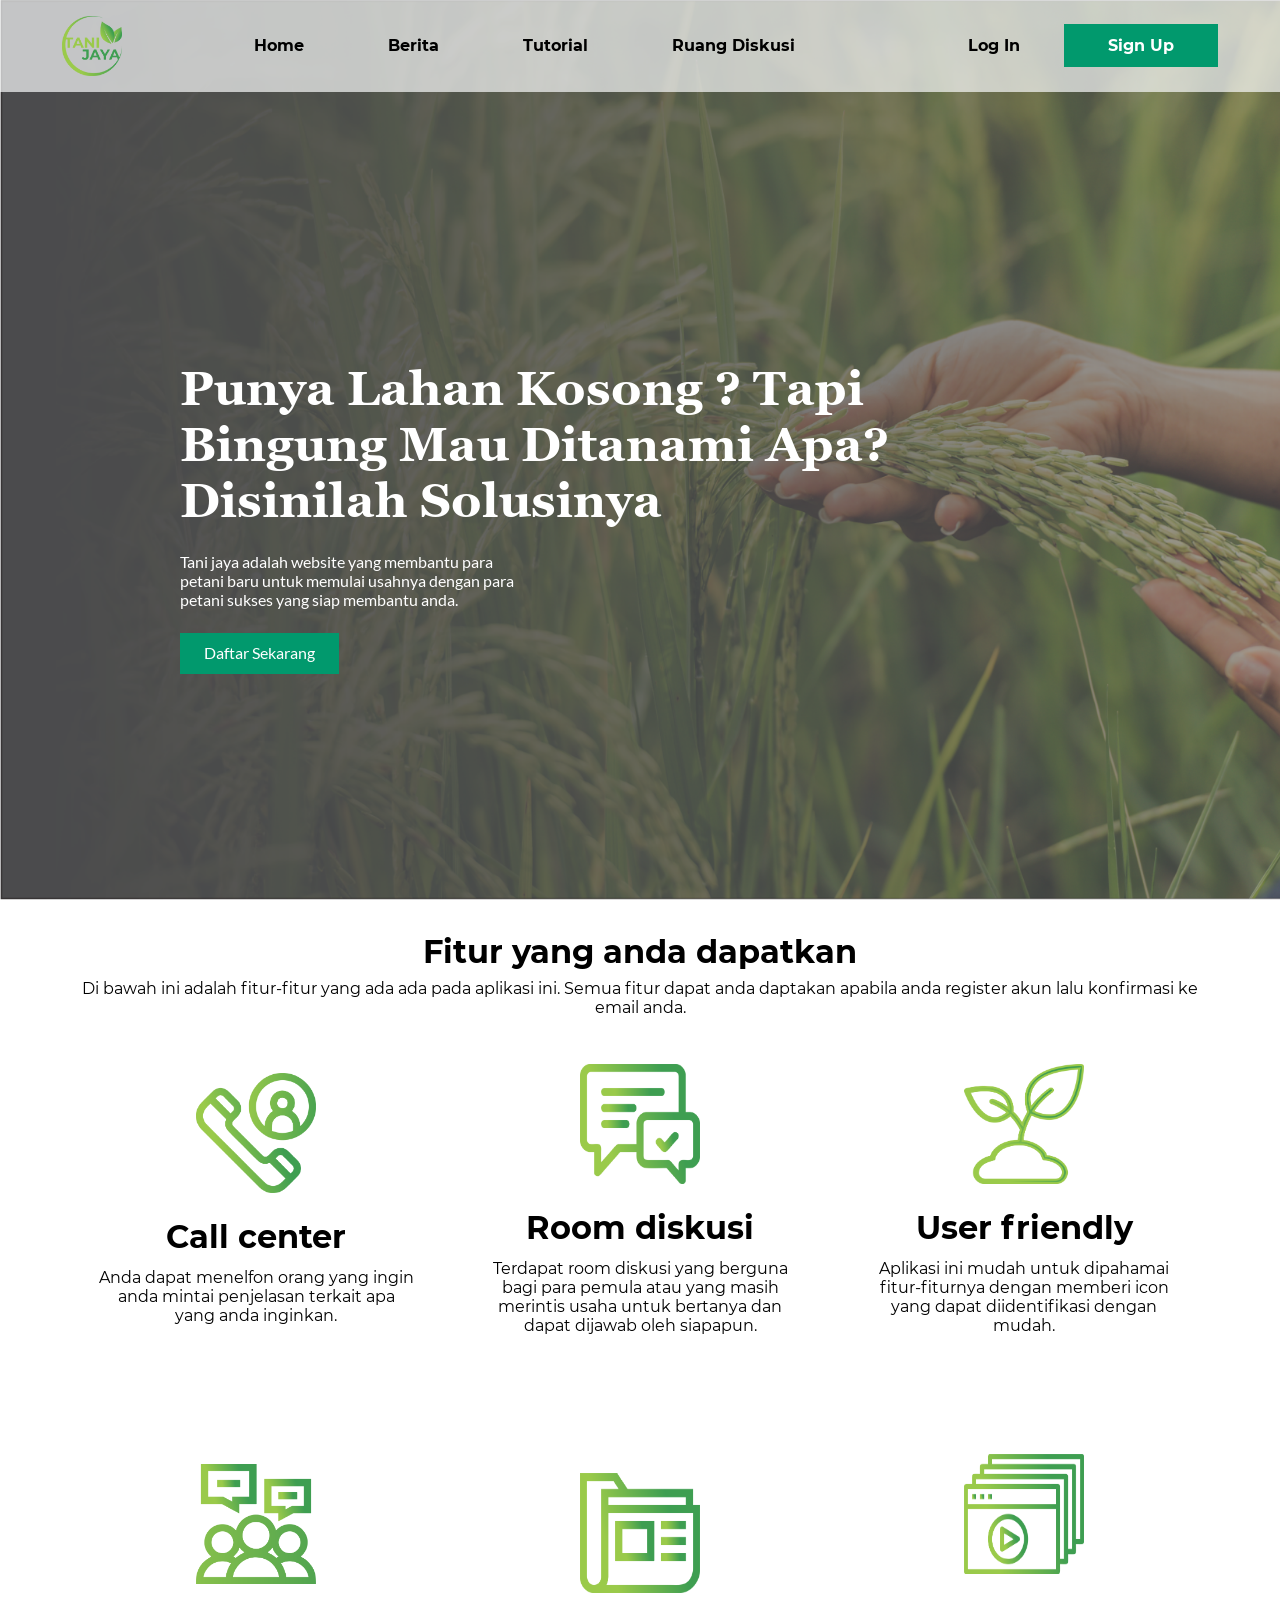
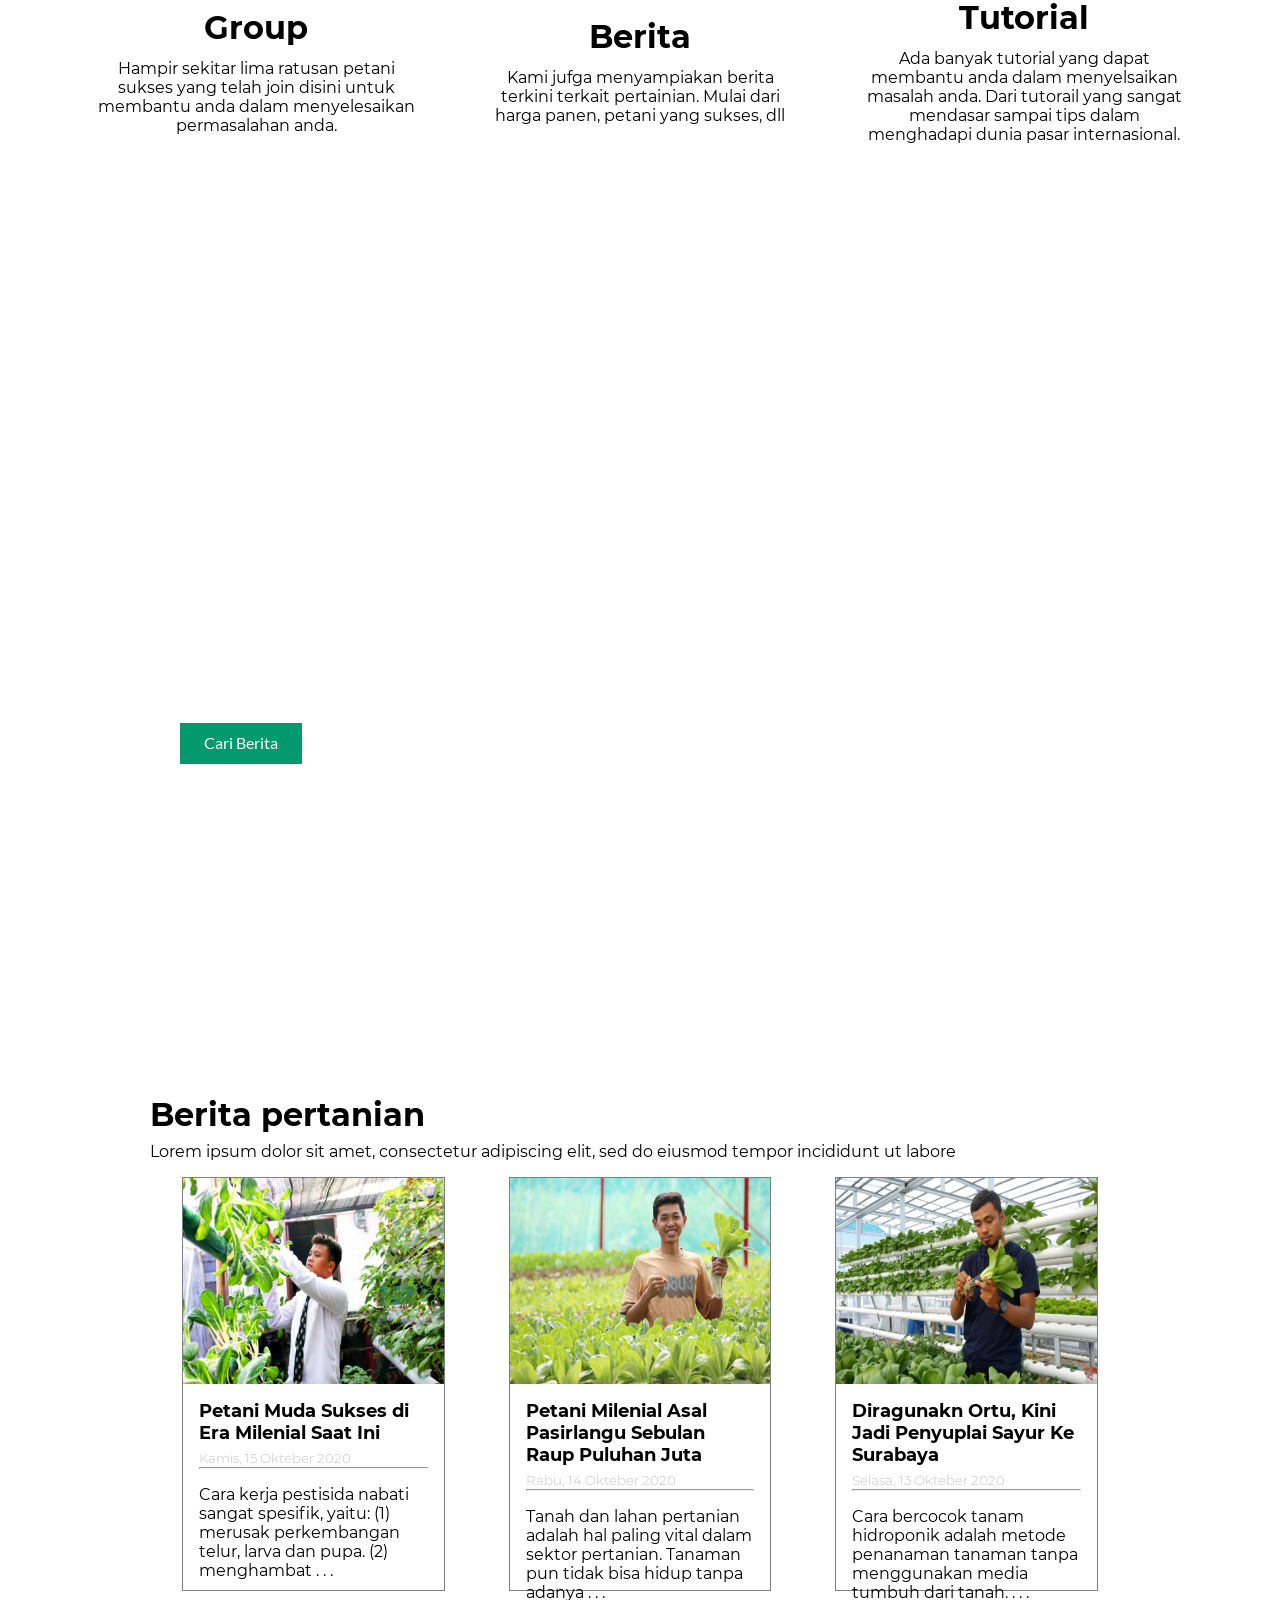
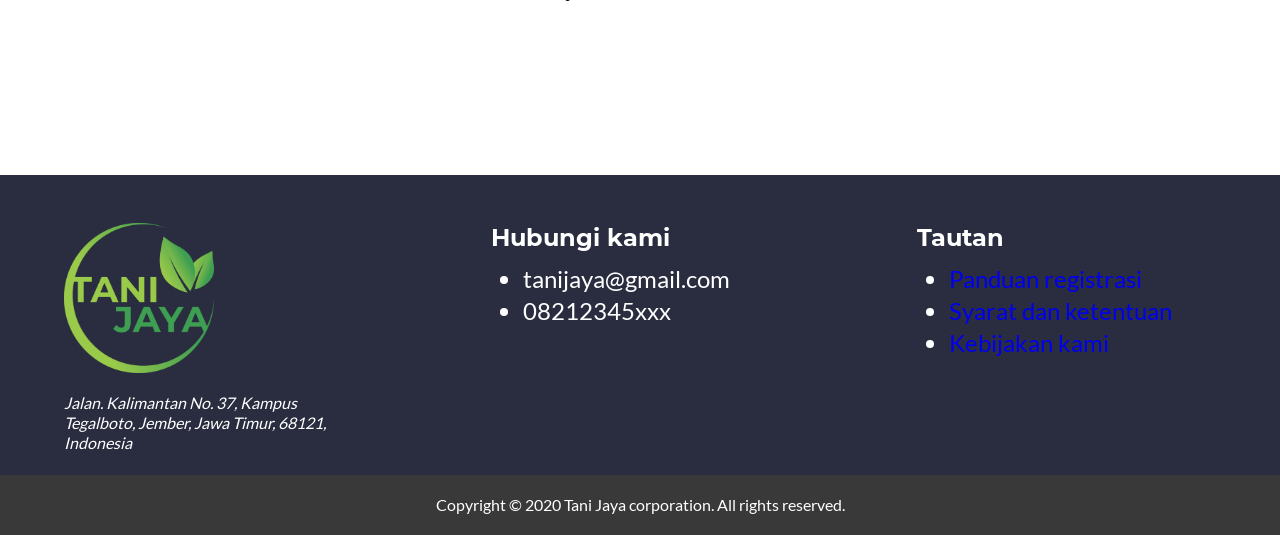
==== index.html @ a851635e "responsif berita" ====
<!DOCTYPE html>
<html lang="en">

<head>
  <meta charset="UTF-8">
  <meta name="viewport" content="width=device-width, initial-scale=1.0">
  <title>Document</title>
  <link rel="stylesheet" href="css/home.css">
  <link rel="stylesheet" href="css/global.css">
</head>

<body>
  <nav>
    <div class="container">
      <div class="logo">
        <a href="index.html">
          <img src="images/LOGO.png" alt="">
        </a>
      </div>
      <div class="fitur">
        <ul>
          <li><a href="index.html">Home</a></li>
          <li><a href="berita.html">Berita</a></li>
          <li><a href="tutorial.html">Tutorial</a></li>
          <li><a href="ruangDiskusi.html">Ruang Diskusi</a></li>
        </ul>
      </div>
      <div class="login">
        <ul>
          <li class="buton"><a href="login.html">Log In</a></li>
          <li class="button"><a href="register.html">Sign Up</a></li>
        </ul>
      </div>
    </div>
  </nav>

  <div class="jumbotron">
    <div class="content">
      <h1>Punya Lahan Kosong ? Tapi Bingung Mau Ditanami Apa? Disinilah Solusinya</h1>
      <p>Tani jaya adalah website yang membantu para petani baru untuk memulai usahnya dengan
        para petani sukses yang siap membantu anda.</p>
      <br>
      <span class="button"><a href="register.html">Daftar Sekarang</a></span>
    </div>
  </div>

  <div class="fitur-content">
    <div class="fitur-judul flex">
      <h2>Fitur yang anda dapatkan</h2>
      <p>Di bawah ini adalah fitur-fitur yang ada ada pada aplikasi ini. Semua fitur dapat anda daptakan apabila anda
        register akun lalu konfirmasi ke email anda.</p>
    </div>
    <div class="fitur-isi">
      <div class="fiturs flex">
        <div class="card">
          <img src="images/home/call center.png" alt="">
          <h4>Call center</h4>
          <p>Anda dapat menelfon orang yang ingin anda mintai penjelasan terkait apa yang anda inginkan.</p>
        </div>
        <div class="card">
          <img src="images/home/diskusi.png" alt="">
          <h4>Room diskusi</h4>
          <p>Terdapat room diskusi yang berguna bagi para pemula atau yang masih merintis usaha untuk bertanya dan dapat
            dijawab oleh siapapun.</p>
        </div>
        <div class="card">
          <img src="images/home/user frienly.png" alt="">
          <h4>User friendly</h4>
          <p>Aplikasi ini mudah untuk dipahamai fitur-fiturnya dengan memberi icon yang dapat diidentifikasi dengan
            mudah.</p>
        </div>
      </div>
      <div class="fiturs flex">
        <div class="card">
          <img src="images/home/group.png" alt="">
          <h4>Group</h4>
          <p>Hampir sekitar lima ratusan petani sukses yang telah join disini untuk membantu anda dalam menyelesaikan
            permasalahan anda.</p>
        </div>
        <div class="card">
          <img src="images/home/berita.png" alt="">
          <h4>Berita</h4>
          <p>Kami jufga menyampiakan berita terkini terkait pertainian. Mulai dari harga panen, petani yang sukses, dll
          </p>
        </div>
        <div class="card">
          <img src="images/home/tutoraial.png" alt="">
          <h4>Tutorial</h4>
          <p>Ada banyak tutorial yang dapat membantu anda dalam menyelsaikan masalah anda. Dari tutorail yang sangat
            mendasar sampai tips dalam menghadapi dunia pasar internasional.</p>
        </div>
      </div>
    </div>
  </div>

  <div class="jumbotron2 flex">
    <div class="content">
      <h1>Dapatakan Informasi Terbaru Disini ...!</h1>
      <p>Banyak sekali informasi yang sangat informaif dan bermanfaat untuk anda</p>
      <br>
      <span class="button"><a href="berita.html">Cari Berita</a></span>
    </div>
  </div>

  <div class="berita">
    <div class="container">

      <div class="judul-berita flex">
        <h2>Berita pertanian</h2>
        <p>Lorem ipsum dolor sit amet, consectetur adipiscing elit, sed do eiusmod tempor incididunt ut labore</p>
      </div>

      <div class="card-berita">
        <div class="card">
          <div class="thumbil">
            <img src="./images/berita/sayur1.jpg" alt="">
          </div>
          <div class="text">
            <h1>Petani Muda Sukses di Era Milenial Saat Ini</h1>
            <small>Kamis, 15 Okteber 2020</small>
            <hr>
            <p>Cara kerja pestisida nabati sangat spesifik, yaitu: (1) merusak perkembangan telur, larva dan pupa. (2)
              menghambat . . .</p>
          </div>
        </div>

        <div class="card">
          <div class="thumbil">
            <img src="./images/berita/sayur2.jpg" alt="">
          </div>
          <div class="text">
            <h1>Petani Milenial Asal Pasirlangu Sebulan Raup Puluhan Juta</h1>
            <small>Rabu, 14 Okteber 2020</small>
            <hr>
            <p>Tanah dan lahan pertanian adalah hal paling vital dalam sektor pertanian. Tanaman pun tidak bisa hidup
              tanpa adanya . . .</p>
          </div>
        </div>

        <div class="card">
          <div class="thumbil">
            <img src="./images/berita/sayur3.jpg" alt="">
          </div>
          <div class="text">
            <h1>Diragunakn Ortu, Kini Jadi Penyuplai Sayur Ke Surabaya</h1>
            <small>Selasa, 13 Okteber 2020</small>
            <hr>
            <p>Cara bercocok tanam hidroponik adalah metode penanaman tanaman tanpa menggunakan media tumbuh dari tanah.
              . . .</p>
          </div>
        </div>
      </div>
    </div>
  </div>

  <div class="footer1 flex">
    <div class="content">
      <img src="images/LOGO.png" alt="">
      <div class="tulisan">
        <i>Jalan. Kalimantan No. 37, Kampus Tegalboto, Jember, Jawa Timur, 68121, Indonesia</i>
      </div>
    </div>
    <div class="content">
      <h2>Hubungi kami</h2>
      <ul>
        <li>tanijaya@gmail.com</li>
        <li>08212345xxx</li>
      </ul>
    </div>
    <div class="content">
      <h2>Tautan</h2>
      <ul>
        <li><a href="#">Panduan registrasi</a></li>
        <li><a href="#">Syarat dan ketentuan</a></li>
        <li><a href="#">Kebijakan kami</a></li>
      </ul>
    </div>
  </div>

  <div class="footer2 flex">
    <small>Copyright © 2020 Tani Jaya corporation. All rights reserved.</small>
  </div>
</body>

</html>
---- css/home.css ----
.jumbotron {
  height: 100vh;
  background: url("../images/home/headerHome.png");
  background-size: cover;
  padding: 40vh 30vmax 0 20vmin;
  color: #fff;
}

.jumbotron h1,
.jumbotron2 h1 {
  font-family: "Georgia-Bold";
  font-size: 3rem;
}

.jumbotron p,
.jumbotron2 p {
  width: 50%;
  font-family: "Lato-Regular";
  margin: 1.5rem 0 1rem 0;
}

.jumbotron .button,
.jumbotron2 .button {
  padding: 12px 24px;
  background: var(--hijau-tua);
  color: #fff;
}

.jumbotron .button a,
.jumbotron2 .button a {
  color: #fff;
  font-family: "Lato-Regular";
}


/* FITUR FITUR */
.fitur-content {
  height: 1000px;
  padding: 2rem 4rem;
  display: flex;
  flex-direction: column;
}

.fitur-judul {
  flex-direction: column;
  margin: 0 auto;
  justify-content: center;
}

.fitur-judul h2 {
  font-family: "Montserrat-Bold";
  font-size: 2rem;
  margin-bottom: .5rem;
  text-align: center;
}

.fitur-judul p {
  font-family: "Montserrat-Regular";
  font-size: 1rem;
  text-align: center;
}

.fitur-isi {
  display: flex;
  flex-direction: column;
}

.fiturs {
  flex-direction: row;
  justify-content: space-around;
  margin-bottom: 3rem;
}

.fitur-content .card {
  width: 30vw;
  height: 320px;
  margin: 1rem 2rem;
  display: flex;
  flex-direction: column;
  justify-content: center;
  text-align: center;
}

.fitur-content h4 {
  font-family: "Montserrat-Bold";
  font-size: 2rem;
  margin: 0.75rem 0;
}

.fitur-content p {
  font-family: "Montserrat-Regular";
  font-size: 1rem;
}

.fitur-content img {
  height: 120px;
  width: 120px;
  margin: 0.75rem auto;
}


/* JUNBOTRN 2 */
.jumbotron2 {
  height: 75vmin;
  background: url("../images/home/466658-PFX5MG-6.jpg");
  background-size: cover;
  background-position: center;
  padding: 25vh 20vmin;
  color: #fff;
}


/* BERITA */
.berita {
  /* height: 85vmax; */
  padding: 120px 150px;
}

.berita .judul-berita {
  width: 920px;
  justify-content: center;
  flex-direction: column;
}

.berita .judul-berita h2 {
  font-family: "Montserrat-Bold";
  font-size: 2rem;
  margin-bottom: .5rem;
}

.berita .judul-berita p {
  font-family: "Montserrat-Regular";
  font-size: 1rem;
}

.berita .card-berita {
  display: flex;
  flex-direction: row;
  justify-content: space-between;
}

.berita .card-berita {
  flex-direction: row;
  justify-content: space-between;
  margin-bottom: 3rem;
}

.berita .thumbil {
  top: 0;
  height: 50%;
  background: chartreuse;
}

.card-berita .card {
  width: 30vw;
  margin: 1rem 2rem;
  border: 1px solid rgba(0, 0, 0, 0.5);
}

.card-berita .card img {
  width: 100%;
  height: 100%;
}

.card-berita .card .text {
  padding: 1rem;
}

.card-berita .card .text hr {
  margin-bottom: 1rem;
}

.card-berita .card h1 {
  margin-bottom: 0.3rem;
  font-size: 18px;
  font-family: "Montserrat-Bold";
}

.card-berita .card small {
  color: #C4C4C4;
  font-family: "Montserrat-Light";
}

.card-berita .card p {
  font-size: 1rem;
  font-family: "Montserrat-Regular";
}

@media screen and (max-width: 1024px) {}

@media screen and (max-width: 480px) {
  .jumbotron {
    padding: 30vh 10px;
    margin: auto;
  }

  .jumbotron h1 {
    font-size: 1.5rem;
  }

  /* fitur */
  .fitur-content {
    padding: 10px 0 0 0;
    height: auto;
  }

  .fitur-judul {
    width: 100%;
    margin-bottom: 3rem;
    padding: 0 10px;
  }

  .fitur-judul h2 {
    font-size: 1.5rem;
  }

  .fiturs {
    flex-direction: column;
  }

  .fitur-content .card {
    width: 100%;
    margin: 0;
    /* height: max-content; */
  }

  /* jumbotron 2 */
  .jumbotron2 {
    padding: 10vh 10px;
    margin: auto;
  }

  .jumbotron2 h1 {
    font-size: 1.5rem;
  }

  /* berita */
  .berita {
    padding: 0;
  }

  .berita .judul-berita {
    width: 100%;
    padding: 5px;
    margin: 10px 0;
  }

  .berita .card-berita {
    flex-direction: column;
  }

  .card-berita .card {
    width: 90vw;
    margin: 10px auto;
  }
}
---- css/global.css ----
* {
  padding: 0;
  margin: 0;
  text-decoration: none;
  box-sizing: border-box;
}

:root {
  --hijau-tua: #01996D;
  --hijau-muda: #A0EA26;
}

.flex {
  display: flex;
}


/* NAVBAR */
nav {
  width: 100%;
  background: rgba(248, 249, 250, .7);
  position: fixed;
}

nav .container {
  display: flex;
  justify-content: space-around;
  width: 100%;
  padding: 1rem;
}

.logo {
  height: 60px;
  width: 60px;
}

.logo img {
  height: 100%;
  width: 100%;
}

.fitur ul,
.login ul {
  margin: 0 auto;
  padding: 0;
}

.fitur ul li,
.login ul li {
  list-style: none;
  display: inline-block;
  padding: 20px;
  transition: .5s;
}

.fitur ul li a:hover {
  background: var(--hijau-tua);
  color: #fff;
}

.fitur ul li a,
.login ul li a {
  text-decoration: none;
  color: black;
  padding: 20px;
  font-family: "Montserrat-Bold";
  transition: 0.2s;
}

.login ul li a:hover {
  border-bottom: 3px solid var(--hijau-tua);
}

.login .button {
  padding: 12px 24px;
  background: var(--hijau-tua);
  color: #fff;
}

.login .button a {
  color: #fff;
}

/* FOOTER */
.footer1 {
  height: 300px;
  background: #292D3F;
}

.footer1 .content {
  width: 33.33vmax;
  padding: 3rem 4rem;
  color: #fff;
}

.footer1 .content:nth-child(1) img {
  height: 150px;
  width: 150px;
  margin-bottom: 1rem;
}

.footer1 .content:nth-child(1) i {
  font-family: "Lato-Regular";
}

.footer1 .content:nth-child(2) h2,
.footer1 .content:nth-child(3) h2 {
  font-family: "Montserrat-Bold";
}

.footer1 .content:nth-child(2) ul,
.footer1 .content:nth-child(3) ul {
  font-family: "Lato-Regular";
  padding: 0.7rem 2rem;
  font-size: 1.5rem;
  line-height: 2rem;
}

.footer2 {
  height: 60px;
  background: #393939;
}

.footer2 small {
  margin: auto;
  color: #fff;
  font-size: 1rem;
  font-family: "Lato-Regular";
}

/* FONT */

@font-face {
  font-family: Montserrat-Bold;
  src: url('../font/montserrat/Montserrat-Bold.ttf');
}

@font-face {
  font-family: Montserrat-Regular;
  src: url('../font/montserrat/Montserrat-Regular.ttf');
}

@font-face {
  font-family: Montserrat-Light;
  src: url('../font/montserrat/Montserrat-Light.ttf');
}

@font-face {
  font-family: Georgia-Bold;
  src: url('../font/georgia/georgiab.woff');
}

@font-face {
  font-family: Lato-Regular;
  src: url('../font/Lato/Lato-Regular.ttf');
}
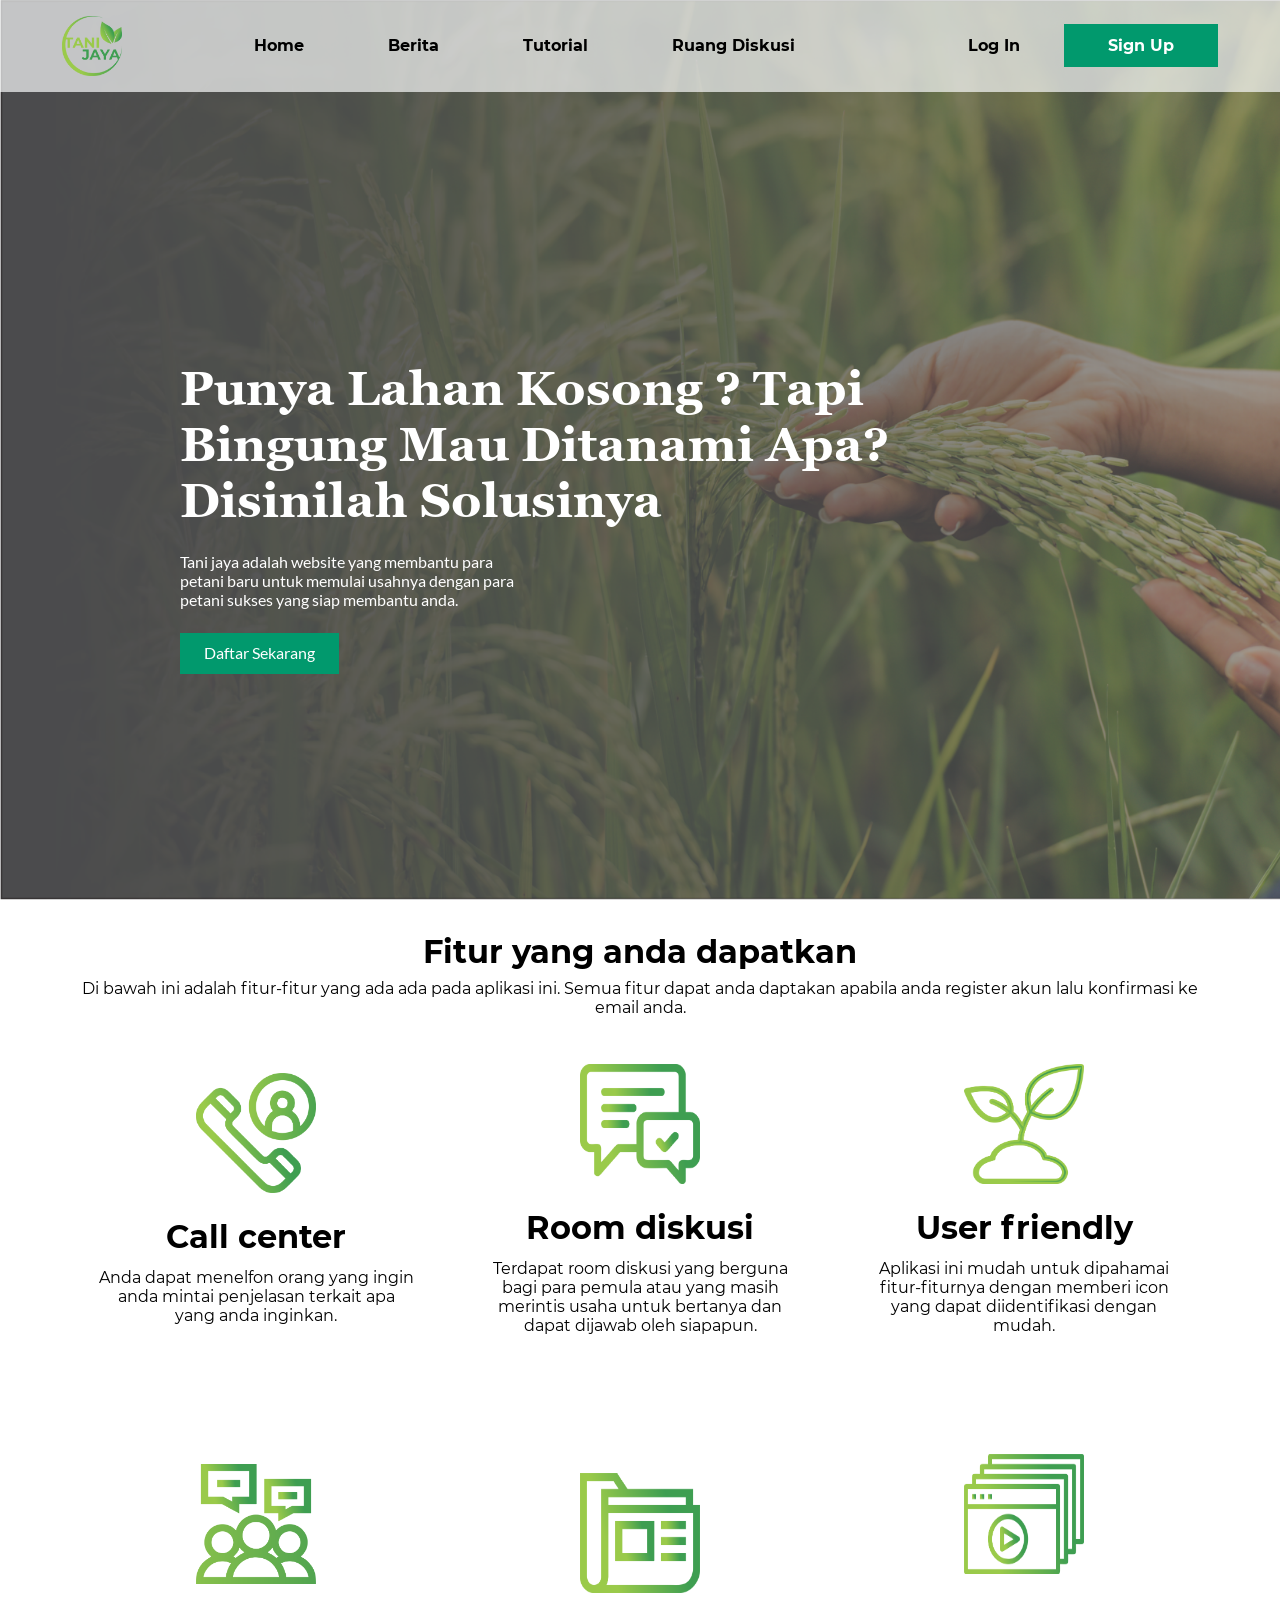
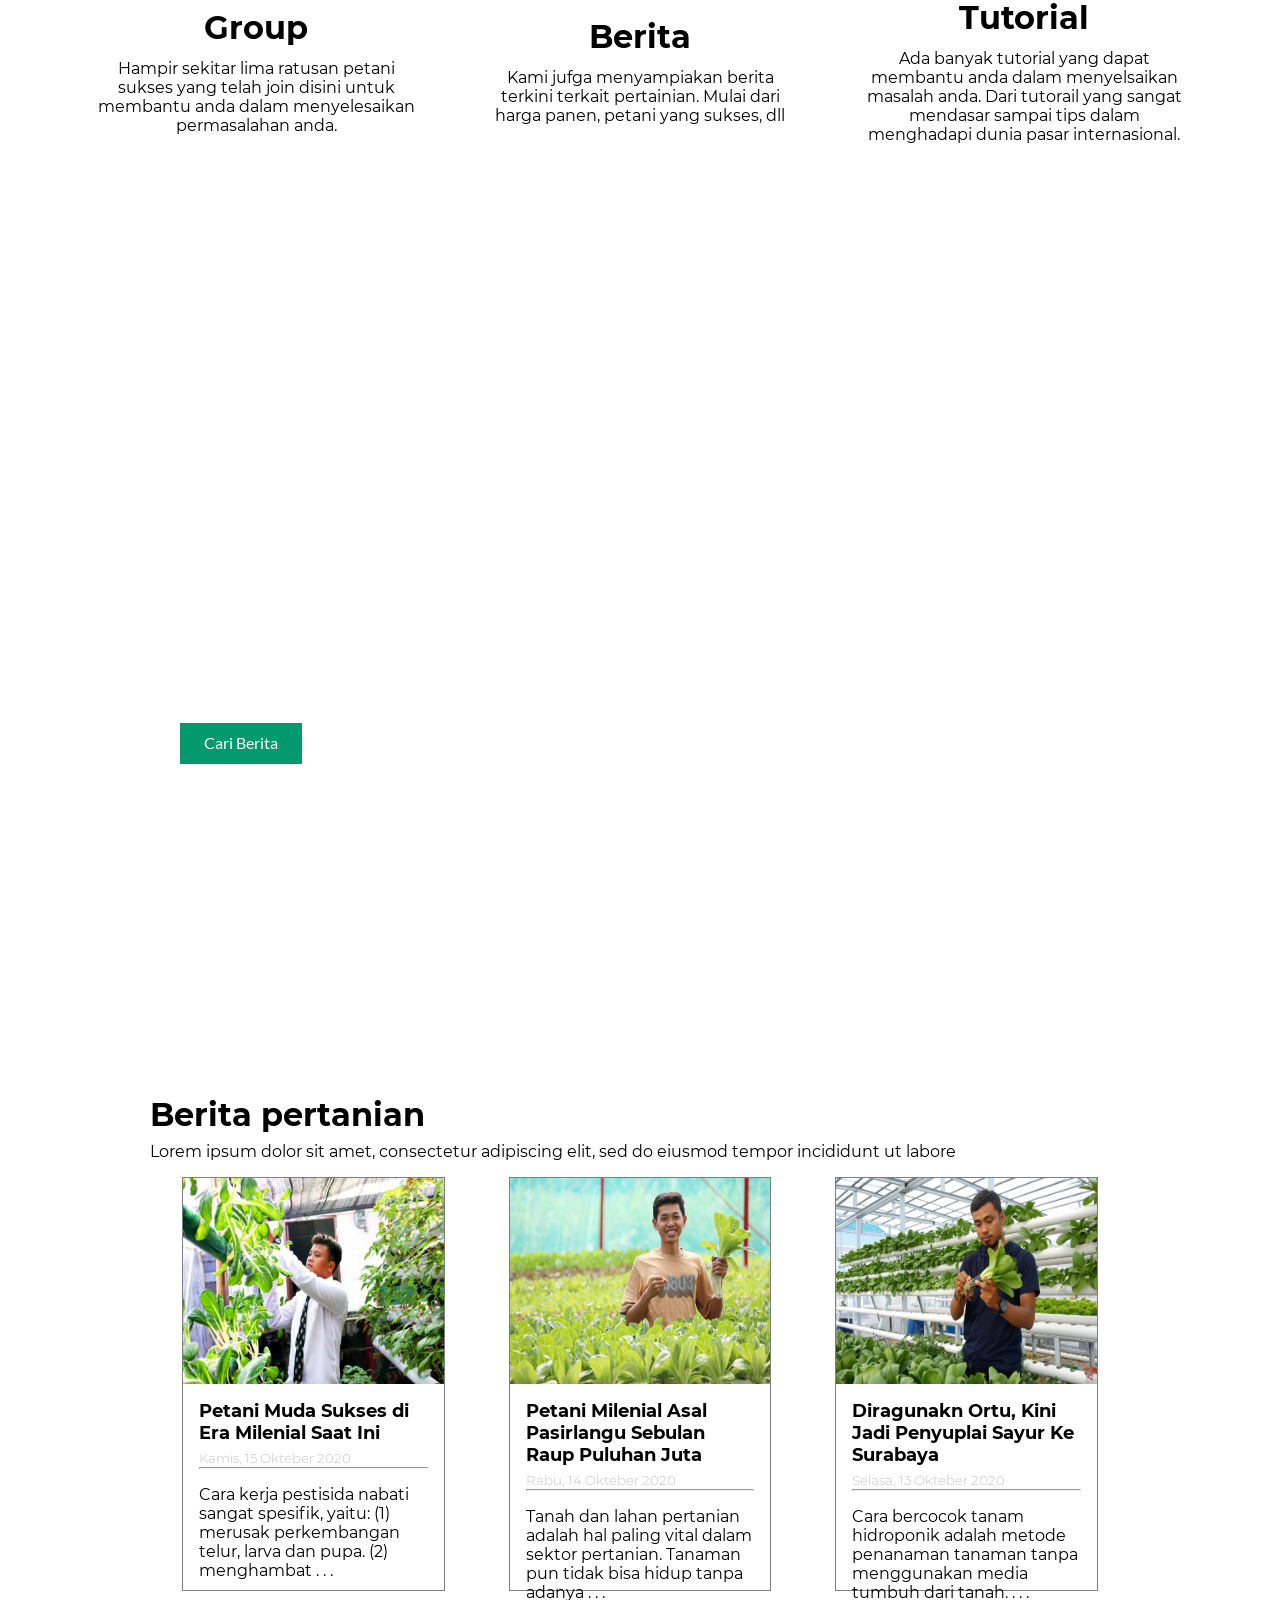
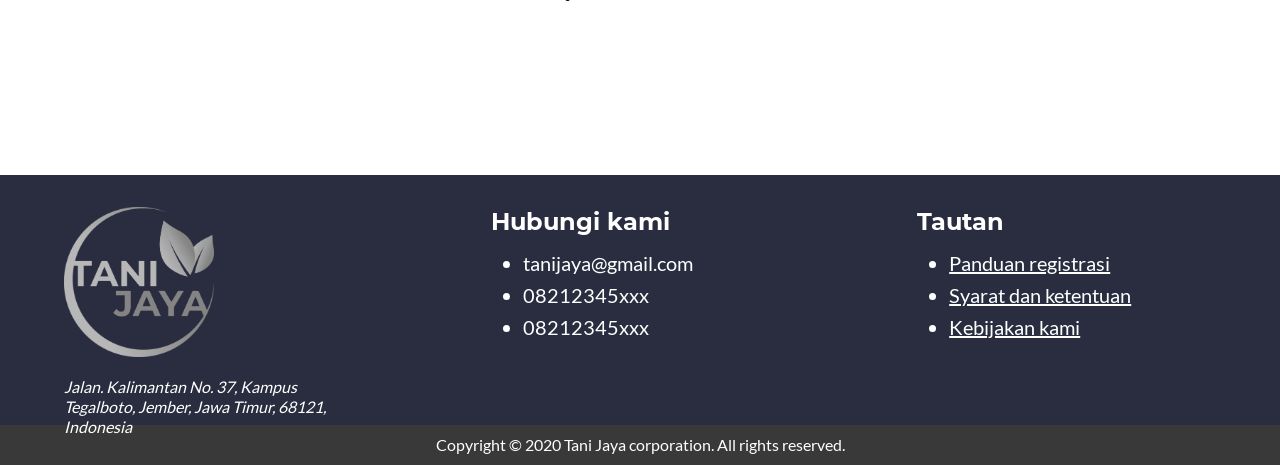
==== commit 74b15788: "finising" ====
--- a/index.html
+++ b/index.html
@@ -4,9 +4,10 @@
 <head>
   <meta charset="UTF-8">
   <meta name="viewport" content="width=device-width, initial-scale=1.0">
-  <title>Document</title>
+  <title>Home</title>
   <link rel="stylesheet" href="css/home.css">
   <link rel="stylesheet" href="css/global.css">
+  <link rel="icon" href="images/LOGO.png" type="image/png">
 </head>
 
 <body>
@@ -160,20 +161,23 @@
         <i>Jalan. Kalimantan No. 37, Kampus Tegalboto, Jember, Jawa Timur, 68121, Indonesia</i>
       </div>
     </div>
-    <div class="content">
-      <h2>Hubungi kami</h2>
-      <ul>
-        <li>tanijaya@gmail.com</li>
-        <li>08212345xxx</li>
-      </ul>
-    </div>
-    <div class="content">
-      <h2>Tautan</h2>
-      <ul>
-        <li><a href="#">Panduan registrasi</a></li>
-        <li><a href="#">Syarat dan ketentuan</a></li>
-        <li><a href="#">Kebijakan kami</a></li>
-      </ul>
+    <div class="contennnn flex">
+      <div class="content ">
+        <h2>Hubungi kami</h2>
+        <ul>
+          <li>tanijaya@gmail.com</li>
+          <li>08212345xxx</li>
+          <li>08212345xxx</li>
+        </ul>
+      </div>
+      <div class="content">
+        <h2>Tautan</h2>
+        <ul>
+          <li><a href="#">Panduan registrasi</a></li>
+          <li><a href="#">Syarat dan ketentuan</a></li>
+          <li><a href="#">Kebijakan kami</a></li>
+        </ul>
+      </div>
     </div>
   </div>
 
--- a/css/home.css
+++ b/css/home.css
@@ -148,7 +148,6 @@
 .berita .thumbil {
   top: 0;
   height: 50%;
-  background: chartreuse;
 }
 
 .card-berita .card {
@@ -186,7 +185,39 @@
   font-family: "Montserrat-Regular";
 }
 
-@media screen and (max-width: 1024px) {}
+@media screen and (max-width: 1024px) {
+
+  /* jumbotron */
+  .jumbotron {
+    padding: 30vh 30vmax 0 20vmin;
+  }
+
+  /* berita */
+  .berita {
+    padding: 0;
+  }
+
+  .berita .judul-berita {
+    width: 100%;
+    padding: 20px;
+  }
+
+  .berita .judul-berita p {
+    font-family: "Montserrat-Regular";
+    font-size: 1rem;
+  }
+
+  .card-berita .card {
+    width: 30vw;
+    margin: 1rem;
+    border: 1px solid rgba(0, 0, 0, 0.5);
+  }
+
+  .card-berita .card p {
+    font-size: .8rem;
+    font-family: "Montserrat-Regular";
+  }
+}
 
 @media screen and (max-width: 480px) {
   .jumbotron {
--- a/css/global.css
+++ b/css/global.css
@@ -20,6 +20,7 @@
   width: 100%;
   background: rgba(248, 249, 250, .7);
   position: fixed;
+  z-index: 9999;
 }
 
 nav .container {
@@ -83,13 +84,13 @@
 
 /* FOOTER */
 .footer1 {
-  height: 300px;
+  height: 250px;
   background: #292D3F;
 }
 
 .footer1 .content {
   width: 33.33vmax;
-  padding: 3rem 4rem;
+  padding: 2rem 4rem;
   color: #fff;
 }
 
@@ -97,27 +98,38 @@
   height: 150px;
   width: 150px;
   margin-bottom: 1rem;
+  filter: grayscale(1);
+  -webkit-filter: grayscale(1);
+}
+
+.footer1 .content:nth-child(1) img:hover {
+  filter: grayscale(0);
+  -webkit-filter: grayscale(0);
 }
 
 .footer1 .content:nth-child(1) i {
   font-family: "Lato-Regular";
 }
 
-.footer1 .content:nth-child(2) h2,
-.footer1 .content:nth-child(3) h2 {
+
+.contennnn h2 {
   font-family: "Montserrat-Bold";
 }
 
-.footer1 .content:nth-child(2) ul,
-.footer1 .content:nth-child(3) ul {
+.contennnn ul {
   font-family: "Lato-Regular";
   padding: 0.7rem 2rem;
-  font-size: 1.5rem;
+  font-size: 1.25rem;
   line-height: 2rem;
 }
 
+.contennnn .content:nth-child(2) ul a {
+  text-decoration: underline;
+  color: white;
+}
+
 .footer2 {
-  height: 60px;
+  height: 40px;
   background: #393939;
 }
 
@@ -127,6 +139,63 @@
   font-size: 1rem;
   font-family: "Lato-Regular";
 }
+
+@media screen and (max-width: 1024px) {
+
+  /* nav */
+  .fitur ul li,
+  .login ul li {
+    padding: 20px 8px;
+  }
+
+  .fitur ul li a {
+    padding: 15px;
+  }
+
+  .footer1 .content {
+    width: 33.33vmax;
+    padding: 2rem 0 1rem 2rem;
+    color: #fff;
+  }
+
+  .contennnn ul {
+    font-size: 1.25rem;
+    padding: 1rem;
+    line-height: 2rem;
+  }
+}
+
+@media screen and (max-width: 480px) {
+  .footer1 {
+    height: auto;
+    flex-direction: column;
+  }
+
+  .footer1 .content {
+    padding: 0;
+    padding: 1rem 1rem;
+    width: 100%;
+  }
+
+  .footer1 .content:nth-child(1) {
+    display: flex;
+  }
+
+  .footer1 .content:nth-child(1) .tulisan {
+    padding: 2rem 1rem;
+  }
+
+  .contennnn ul {
+    font-size: 1rem;
+    padding: 1rem;
+    line-height: 1rem;
+  }
+
+  .contennnn .content:nth-child(1) {
+    flex-direction: column;
+  }
+}
+
 
 /* FONT */
 
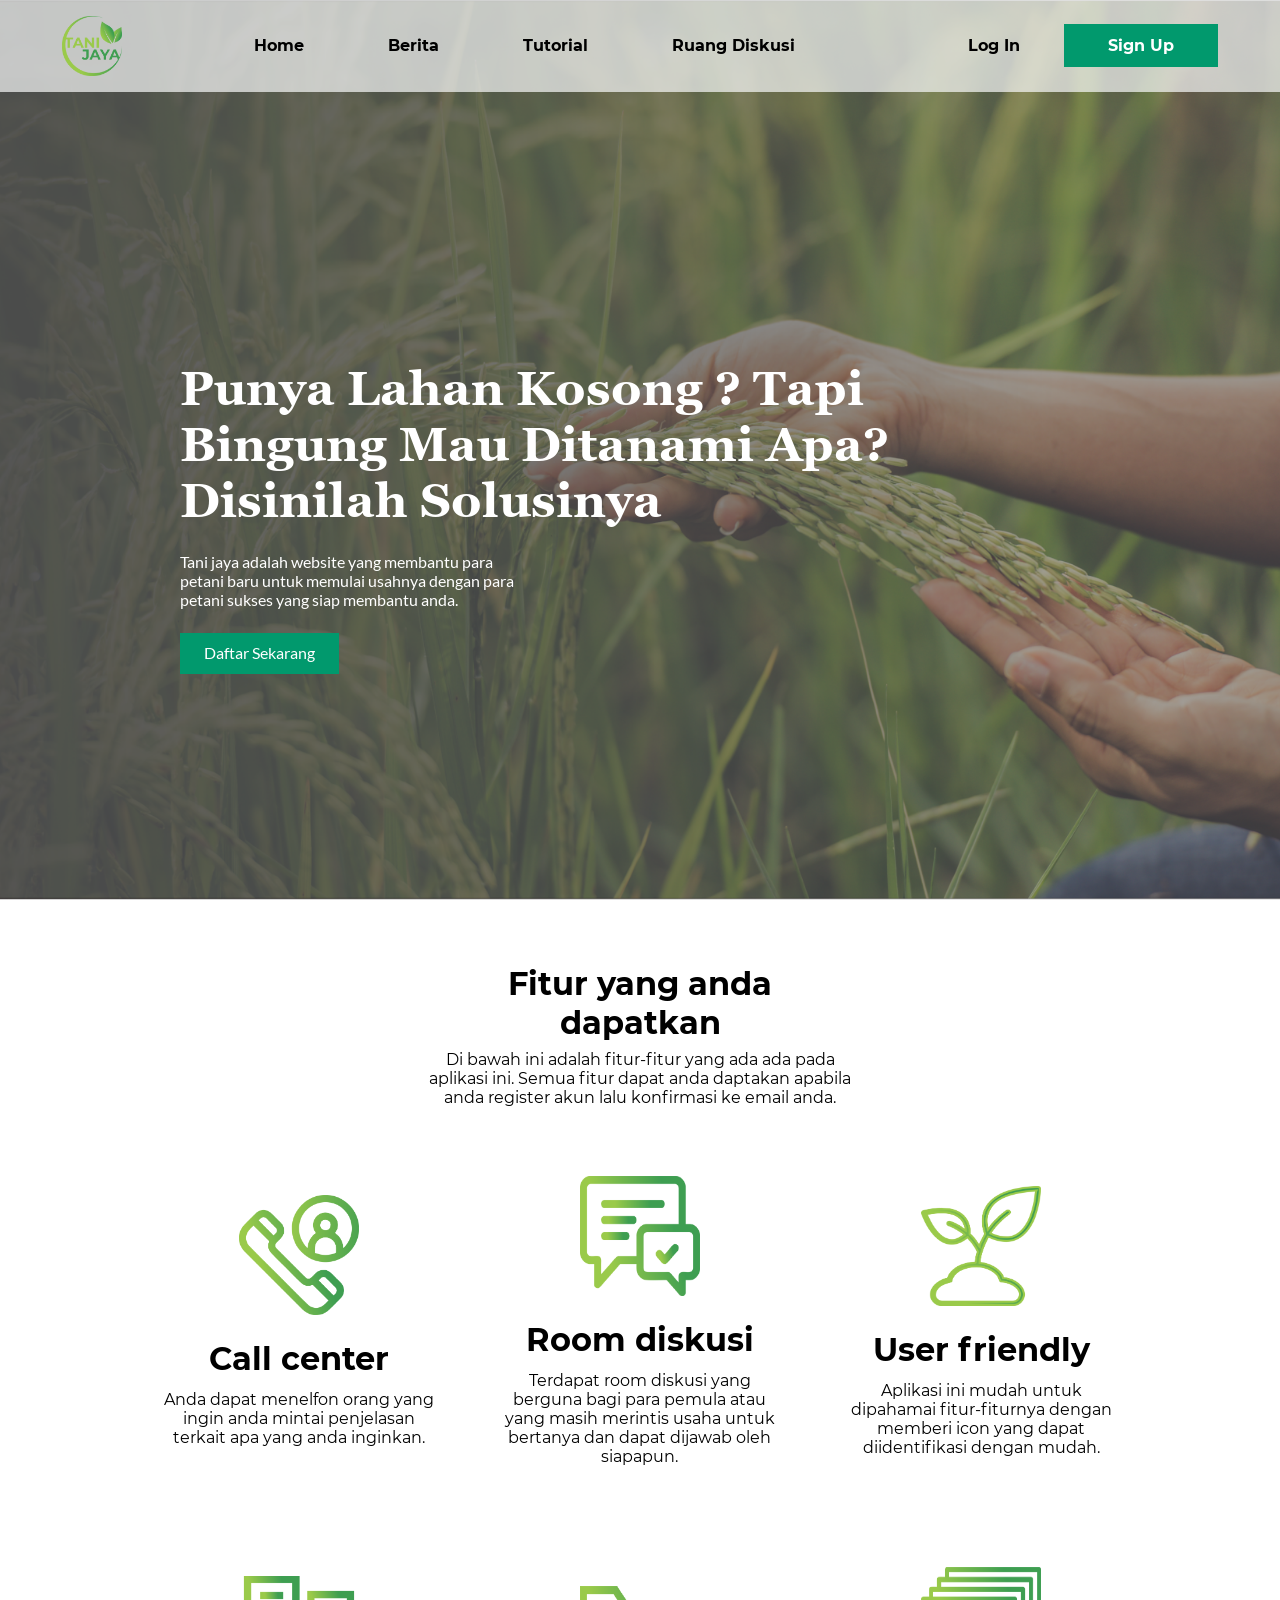
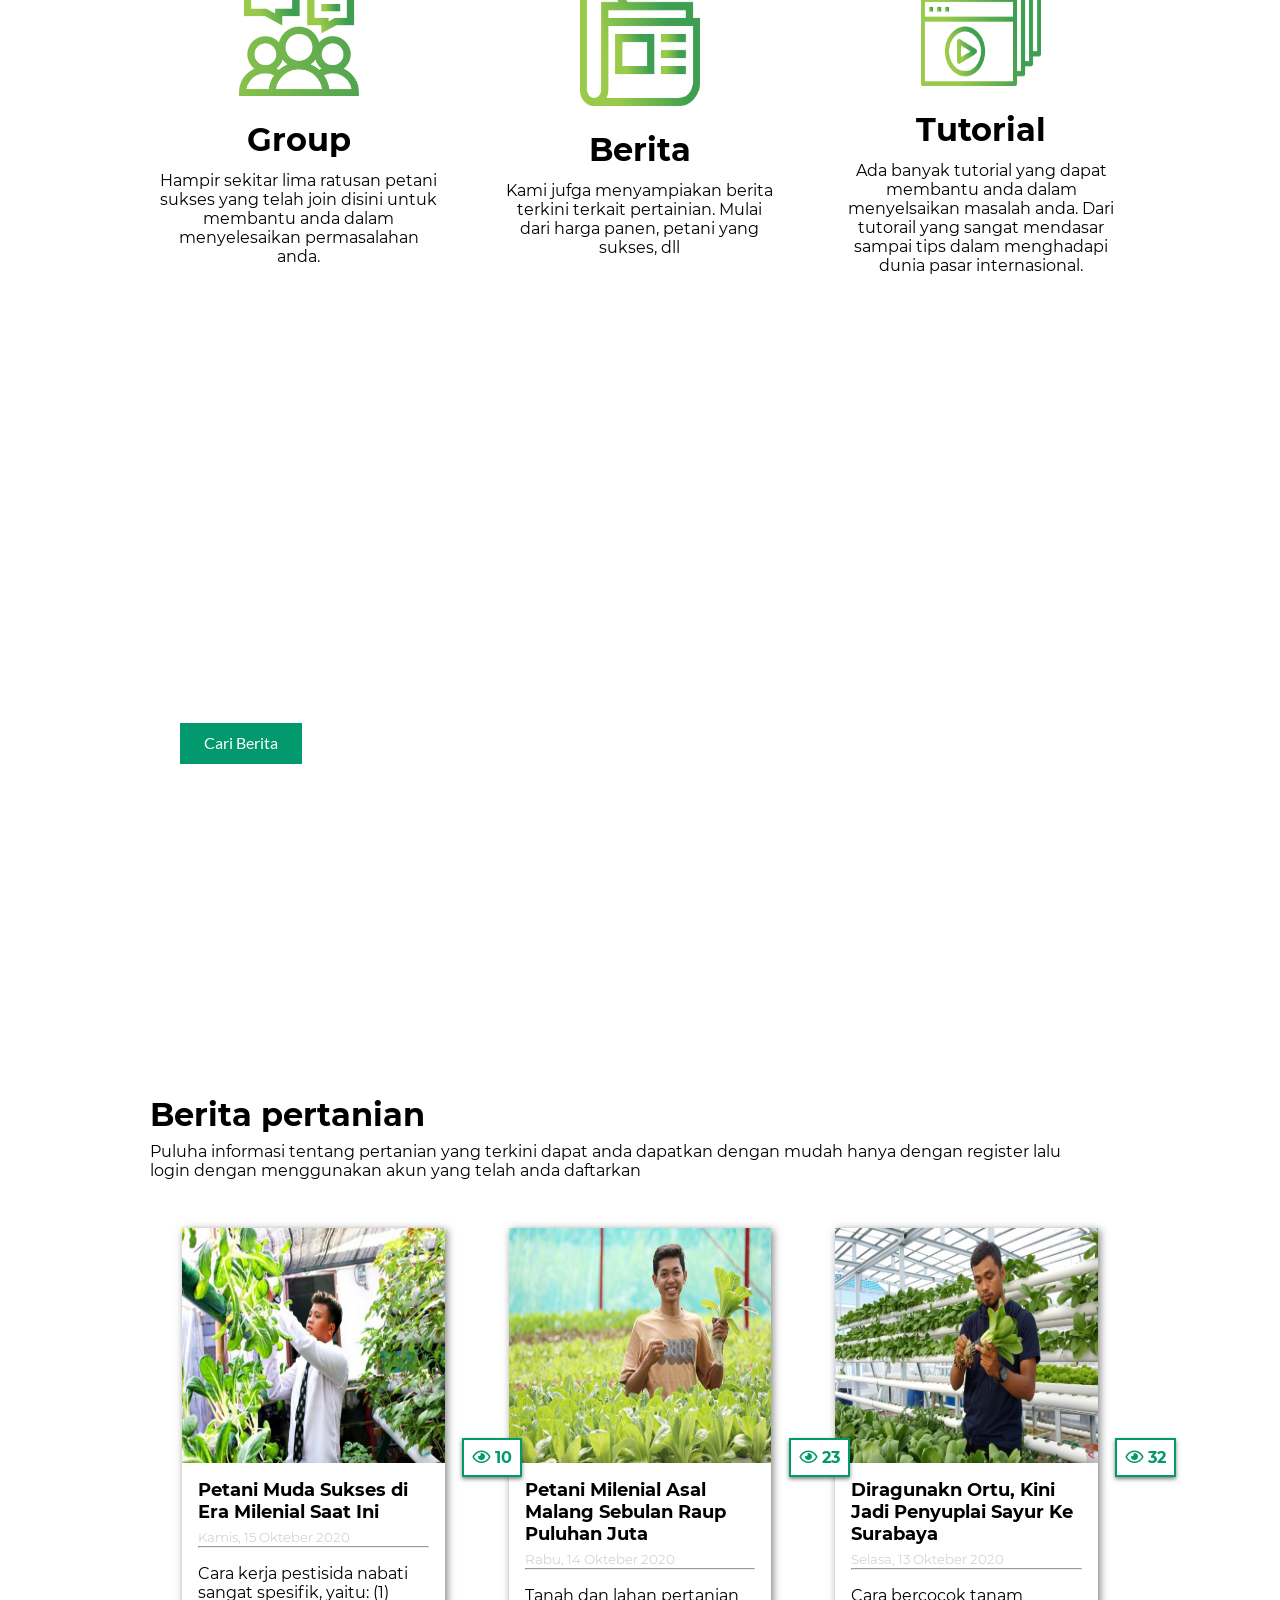
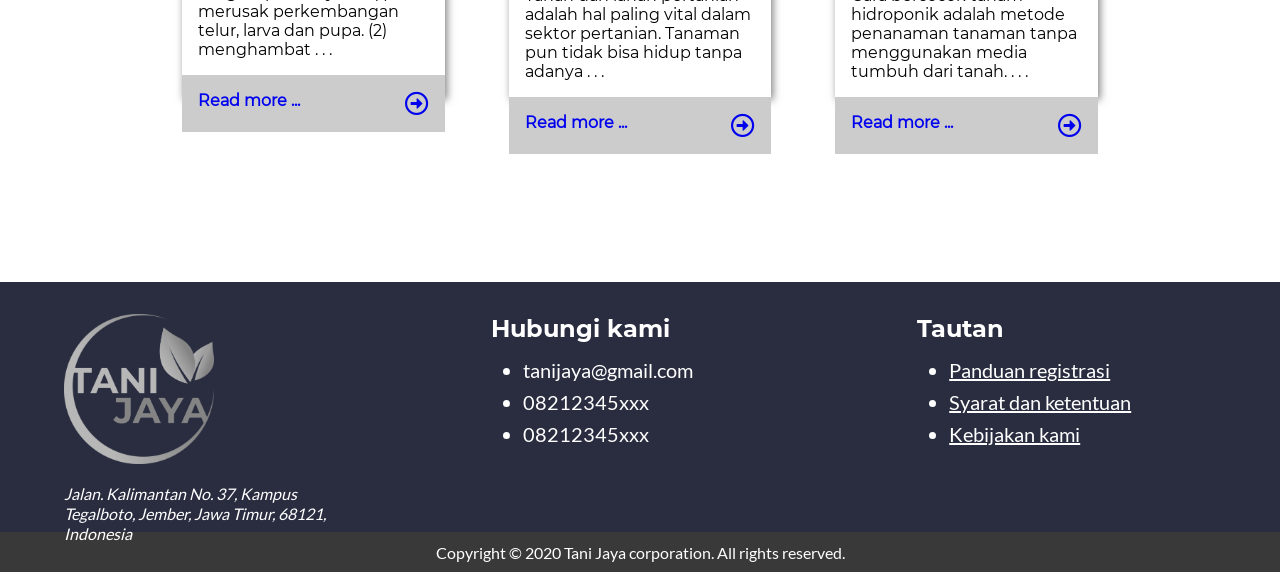
==== commit 016a9a73: "finising fix" ====
--- a/index.html
+++ b/index.html
@@ -8,6 +8,7 @@
   <link rel="stylesheet" href="css/home.css">
   <link rel="stylesheet" href="css/global.css">
   <link rel="icon" href="images/LOGO.png" type="image/png">
+  <link rel="stylesheet" href="https://cdnjs.cloudflare.com/ajax/libs/font-awesome/5.15.1/css/all.min.css">
 </head>
 
 <body>
@@ -108,7 +109,8 @@
 
       <div class="judul-berita flex">
         <h2>Berita pertanian</h2>
-        <p>Lorem ipsum dolor sit amet, consectetur adipiscing elit, sed do eiusmod tempor incididunt ut labore</p>
+        <p>Puluha informasi tentang pertanian yang terkini dapat anda dapatkan dengan mudah hanya dengan register lalu
+          login dengan menggunakan akun yang telah anda daftarkan</p>
       </div>
 
       <div class="card-berita">
@@ -116,6 +118,11 @@
           <div class="thumbil">
             <img src="./images/berita/sayur1.jpg" alt="">
           </div>
+          <a href="">
+            <span>
+              <h5><i class="far fa-eye"></i> 10</h5>
+            </span>
+          </a>
           <div class="text">
             <h1>Petani Muda Sukses di Era Milenial Saat Ini</h1>
             <small>Kamis, 15 Okteber 2020</small>
@@ -123,25 +130,51 @@
             <p>Cara kerja pestisida nabati sangat spesifik, yaitu: (1) merusak perkembangan telur, larva dan pupa. (2)
               menghambat . . .</p>
           </div>
+          <div class="read-more flex">
+            <a href="#">
+              <h2>Read more ...</h2>
+            </a>
+            <a href="#">
+              <i class="far fa-arrow-alt-circle-right"></i>
+            </a>
+          </div>
         </div>
 
         <div class="card">
           <div class="thumbil">
             <img src="./images/berita/sayur2.jpg" alt="">
           </div>
+          <a href="">
+            <span>
+              <h5><i class="far fa-eye"></i> 23</h5>
+            </span>
+          </a>
           <div class="text">
-            <h1>Petani Milenial Asal Pasirlangu Sebulan Raup Puluhan Juta</h1>
+            <h1>Petani Milenial Asal Malang Sebulan Raup Puluhan Juta</h1>
             <small>Rabu, 14 Okteber 2020</small>
             <hr>
             <p>Tanah dan lahan pertanian adalah hal paling vital dalam sektor pertanian. Tanaman pun tidak bisa hidup
               tanpa adanya . . .</p>
           </div>
+          <div class="read-more flex">
+            <a href="#">
+              <h2>Read more ...</h2>
+            </a>
+            <a href="#">
+              <i class="far fa-arrow-alt-circle-right"></i>
+            </a>
+          </div>
         </div>
 
         <div class="card">
           <div class="thumbil">
             <img src="./images/berita/sayur3.jpg" alt="">
           </div>
+          <a href="">
+            <span>
+              <h5><i class="far fa-eye"></i> 32</h5>
+            </span>
+          </a>
           <div class="text">
             <h1>Diragunakn Ortu, Kini Jadi Penyuplai Sayur Ke Surabaya</h1>
             <small>Selasa, 13 Okteber 2020</small>
@@ -149,7 +182,16 @@
             <p>Cara bercocok tanam hidroponik adalah metode penanaman tanaman tanpa menggunakan media tumbuh dari tanah.
               . . .</p>
           </div>
-        </div>
+          <div class="read-more flex">
+            <a href="#">
+              <h2>Read more ...</h2>
+            </a>
+            <a href="#">
+              <i class="far fa-arrow-alt-circle-right"></i>
+            </a>
+          </div>
+        </div>
+
       </div>
     </div>
   </div>
--- a/css/home.css
+++ b/css/home.css
@@ -4,6 +4,12 @@
   background-size: cover;
   padding: 40vh 30vmax 0 20vmin;
   color: #fff;
+
+  /* paralax */
+  background-attachment: fixed;
+  background-position: center;
+  background-repeat: no-repeat;
+  background-size: cover;
 }
 
 .jumbotron h1,
@@ -32,11 +38,10 @@
   font-family: "Lato-Regular";
 }
 
-
 /* FITUR FITUR */
 .fitur-content {
   height: 1000px;
-  padding: 2rem 4rem;
+  padding: 2rem 8rem;
   display: flex;
   flex-direction: column;
 }
@@ -45,6 +50,7 @@
   flex-direction: column;
   margin: 0 auto;
   justify-content: center;
+  padding: 2rem 300px;
 }
 
 .fitur-judul h2 {
@@ -107,6 +113,11 @@
   background-position: center;
   padding: 25vh 20vmin;
   color: #fff;
+
+  background-attachment: fixed;
+  background-position: center;
+  background-repeat: no-repeat;
+  background-size: cover;
 }
 
 
@@ -120,6 +131,8 @@
   width: 920px;
   justify-content: center;
   flex-direction: column;
+  margin: 0 0 2rem 0;
+
 }
 
 .berita .judul-berita h2 {
@@ -151,9 +164,9 @@
 }
 
 .card-berita .card {
-  width: 30vw;
+  width: 25vw;
   margin: 1rem 2rem;
-  border: 1px solid rgba(0, 0, 0, 0.5);
+  box-shadow: 2px 2px 8px rgba(0, 0, 0, 0.5);
 }
 
 .card-berita .card img {
@@ -161,6 +174,31 @@
   height: 100%;
 }
 
+.card-berita .card span {
+  position: absolute;
+  padding: .5rem;
+  border: 2px solid var(--hijau-tua);
+  background-color: white;
+  transform: translate(280px, -25px);
+  box-shadow: 0px 2px 4px rgba(0, 0, 0, 0.5);
+  transition: .3s ease-in-out;
+}
+
+.card-berita .card h5 {
+  font-size: 1rem;
+  color: var(--hijau-tua);
+  font-family: "Montserrat-Bold";
+}
+
+.card-berita .card span:hover {
+  background-color: var(--hijau-tua);
+}
+
+.card-berita .card span:hover h5 {
+  color: white;
+
+}
+
 .card-berita .card .text {
   padding: 1rem;
 }
@@ -183,6 +221,21 @@
 .card-berita .card p {
   font-size: 1rem;
   font-family: "Montserrat-Regular";
+}
+
+.card-berita .card .read-more {
+  justify-content: space-between;
+  background-color: #ccc;
+  padding: 1rem;
+}
+
+.card-berita .card .read-more h2 {
+  font-size: 1rem;
+  font-family: "Montserrat-Regular";
+}
+
+.fa-arrow-alt-circle-right {
+  font-size: 1.5rem;
 }
 
 @media screen and (max-width: 1024px) {
@@ -231,14 +284,14 @@
 
   /* fitur */
   .fitur-content {
-    padding: 10px 0 0 0;
+    padding: 10px 2rem;
     height: auto;
   }
 
   .fitur-judul {
     width: 100%;
     margin-bottom: 3rem;
-    padding: 0 10px;
+    padding: 1rem 10px;
   }
 
   .fitur-judul h2 {
@@ -259,6 +312,7 @@
   .jumbotron2 {
     padding: 10vh 10px;
     margin: auto;
+    background-position: right;
   }
 
   .jumbotron2 h1 {
@@ -281,7 +335,11 @@
   }
 
   .card-berita .card {
-    width: 90vw;
+    width: 70vw;
     margin: 10px auto;
   }
+
+  .card-berita .card span {
+    transform: translate(260px, -30px);
+  }
 }
--- a/css/global.css
+++ b/css/global.css
@@ -222,4 +222,22 @@
 @font-face {
   font-family: Lato-Regular;
   src: url('../font/Lato/Lato-Regular.ttf');
+}
+
+/* SCROLL BAR */
+
+::-webkit-scrollbar {
+  width: 8px;
+}
+
+::-webkit-scrollbar-track {
+  width: 12px;
+}
+
+::-webkit-scrollbar-thumb {
+  background-color: #b5b5bd;
+}
+
+::-webkit-scrollbar-thumb:hover {
+  background: var(--hijau-tua);
 }
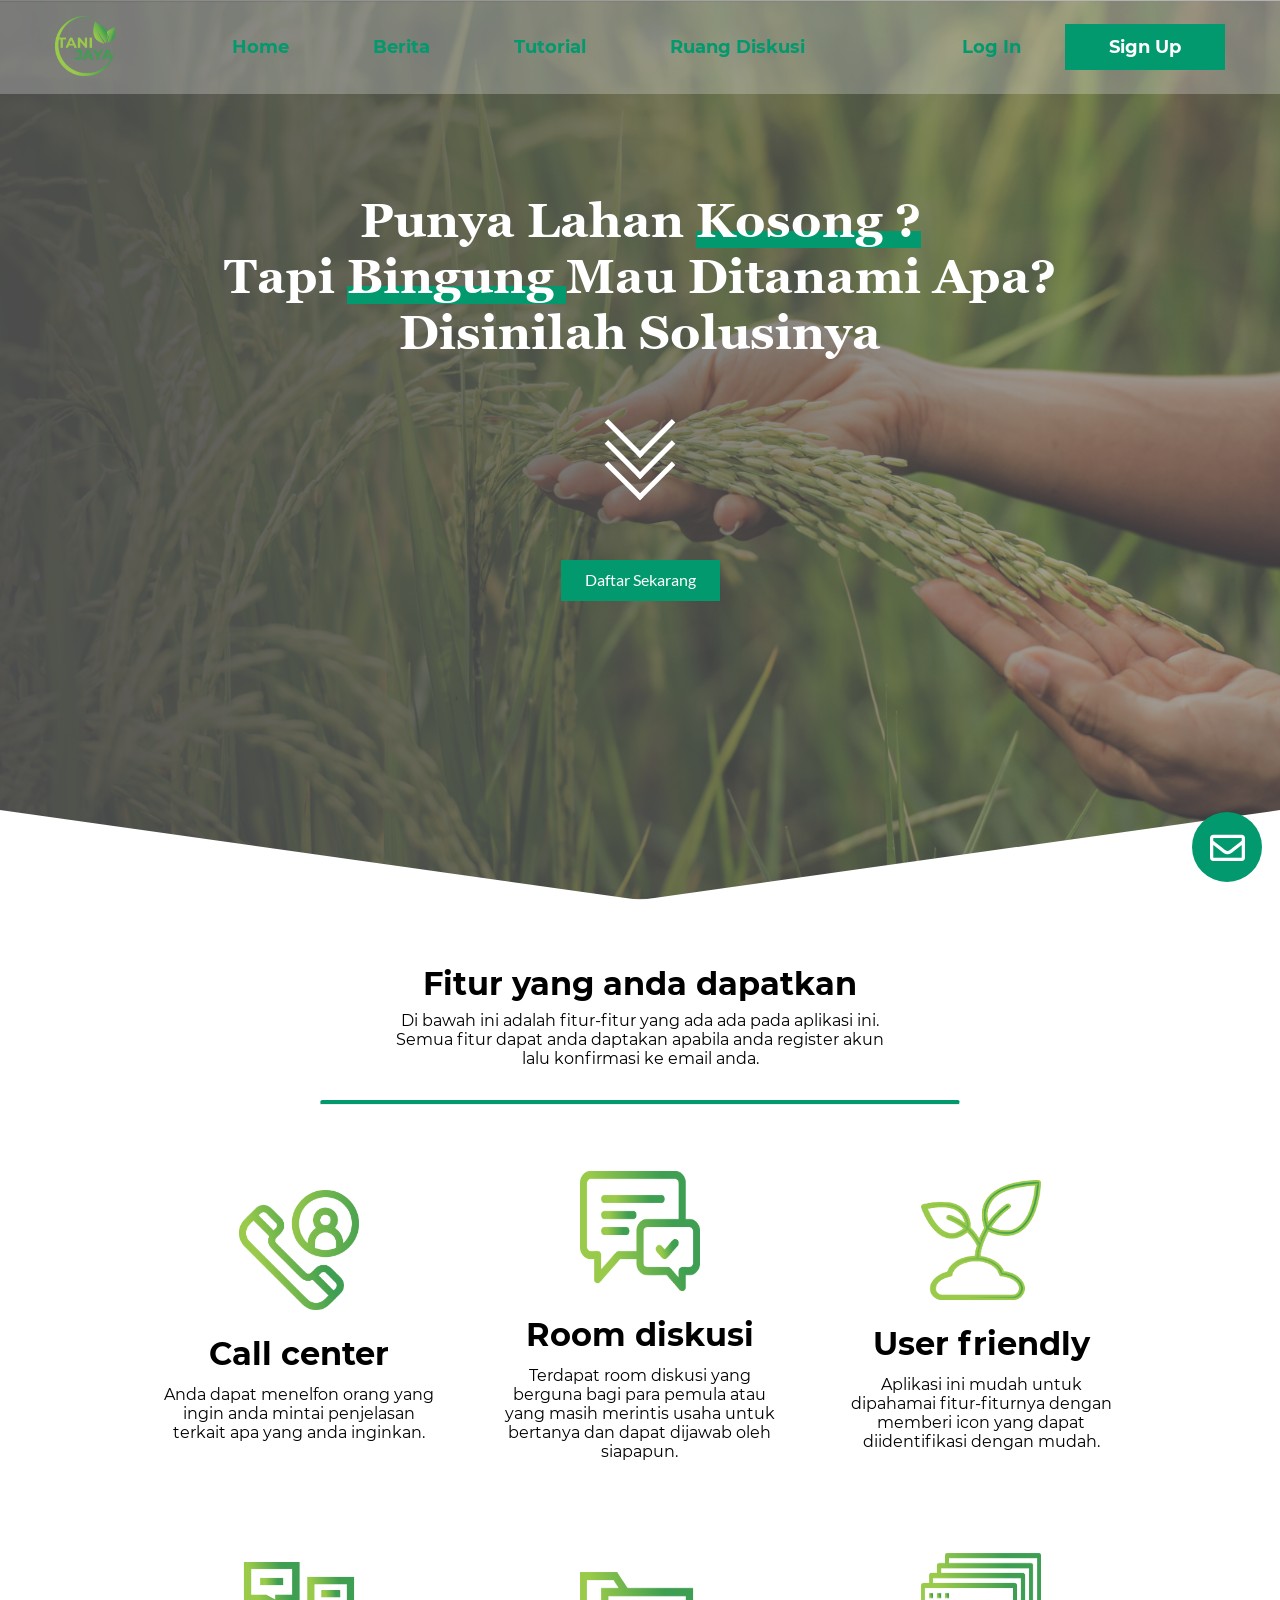
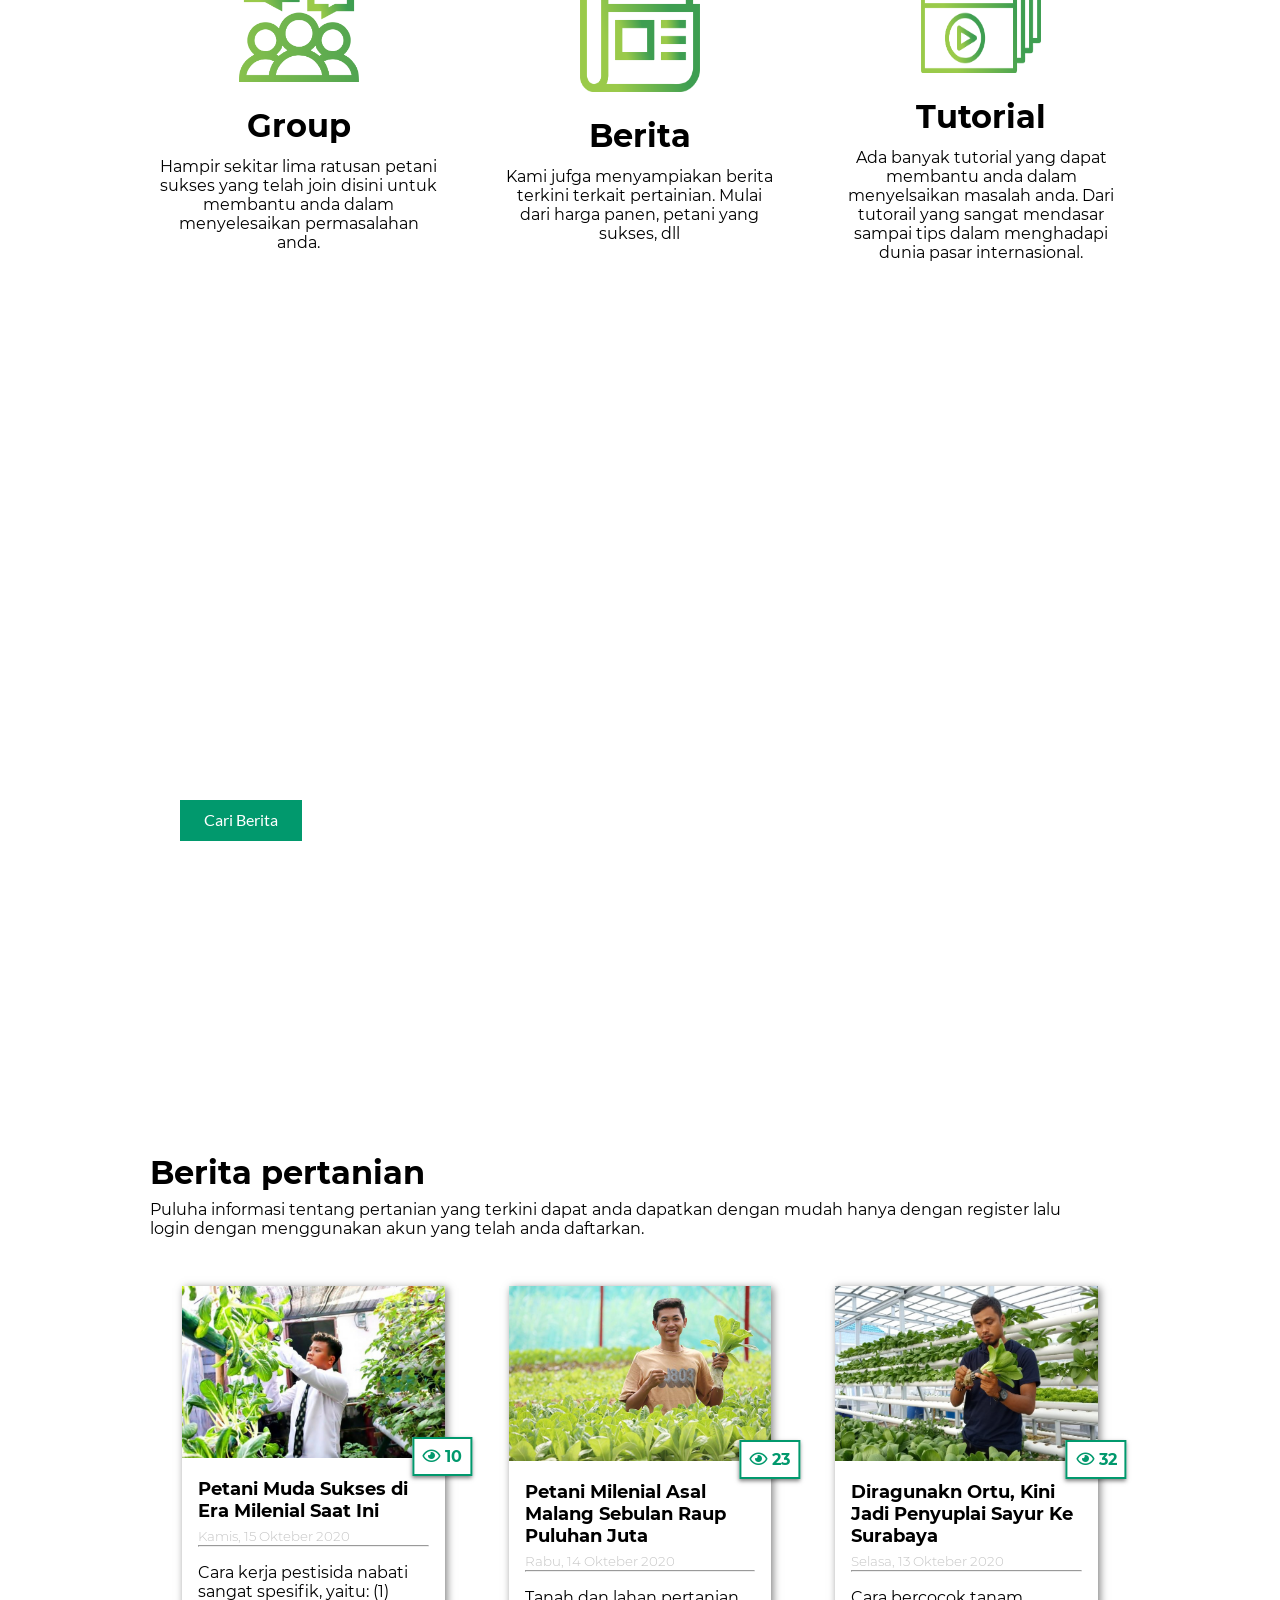
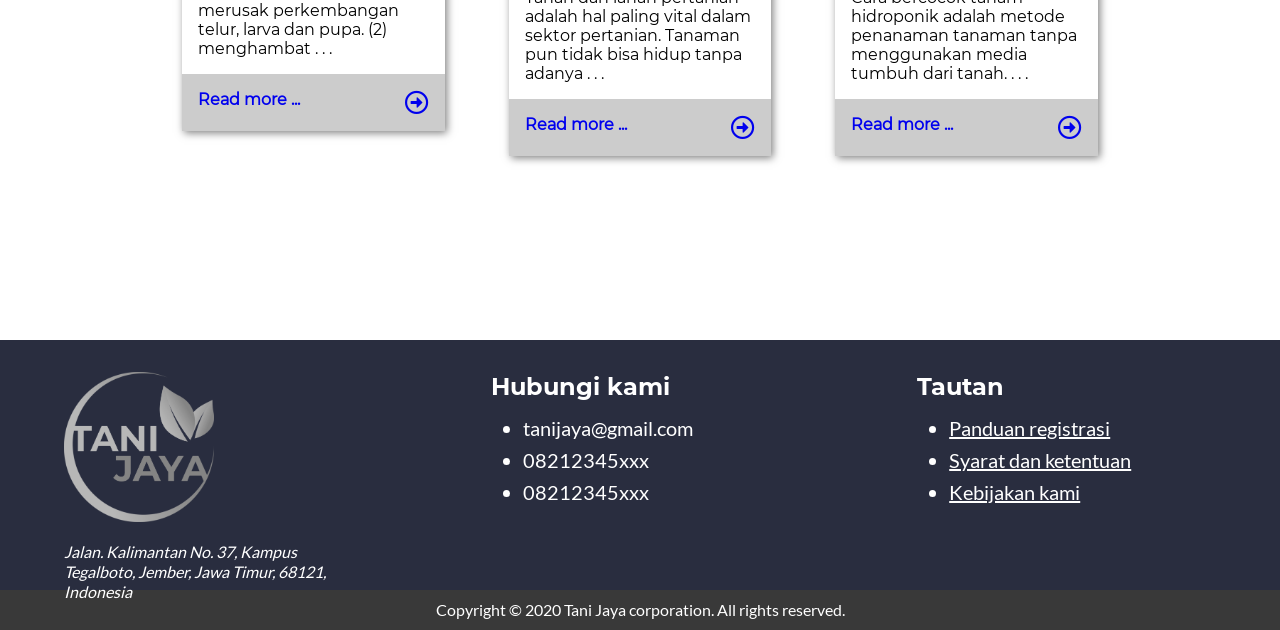
==== commit cdf9fa6e: "new jumbotron" ====
--- a/index.html
+++ b/index.html
@@ -7,225 +7,300 @@
   <title>Home</title>
   <link rel="stylesheet" href="css/home.css">
   <link rel="stylesheet" href="css/global.css">
+  <link rel="stylesheet" href="css/arrow.css">
   <link rel="icon" href="images/LOGO.png" type="image/png">
   <link rel="stylesheet" href="https://cdnjs.cloudflare.com/ajax/libs/font-awesome/5.15.1/css/all.min.css">
+  <!-- <link rel="stylesheet" href="vendor/fontawesom.css"> -->
+  <!-- <link rel="stylesheet" href="css/slideCek.css"> -->
 </head>
 
 <body>
-  <nav>
-    <div class="container">
-      <div class="logo">
-        <a href="index.html">
-          <img src="images/LOGO.png" alt="">
-        </a>
-      </div>
-      <div class="fitur">
-        <ul>
-          <li><a href="index.html">Home</a></li>
-          <li><a href="berita.html">Berita</a></li>
-          <li><a href="tutorial.html">Tutorial</a></li>
-          <li><a href="ruangDiskusi.html">Ruang Diskusi</a></li>
-        </ul>
-      </div>
-      <div class="login">
-        <ul>
-          <li class="buton"><a href="login.html">Log In</a></li>
-          <li class="button"><a href="register.html">Sign Up</a></li>
-        </ul>
-      </div>
-    </div>
-  </nav>
-
-  <div class="jumbotron">
-    <div class="content">
-      <h1>Punya Lahan Kosong ? Tapi Bingung Mau Ditanami Apa? Disinilah Solusinya</h1>
-      <p>Tani jaya adalah website yang membantu para petani baru untuk memulai usahnya dengan
-        para petani sukses yang siap membantu anda.</p>
-      <br>
-      <span class="button"><a href="register.html">Daftar Sekarang</a></span>
+  <div id="body">
+    <nav id="myNav">
+      <div class="container">
+        <div class="logo">
+          <a href="index.html">
+            <img src="images/LOGO.png" alt="">
+          </a>
+        </div>
+        <div class="fitur">
+          <ul>
+            <li><a href="index.html">Home</a></li>
+            <li><a href="berita.html">Berita</a></li>
+            <li><a href="tutorial.html">Tutorial</a></li>
+            <li><a href="ruangDiskusi.html">Ruang Diskusi</a></li>
+          </ul>
+        </div>
+        <div class="login">
+          <ul>
+            <li class="buton"><a href="login.html">Log In</a></li>
+            <li class="button"><a href="register.html">Sign Up</a></li>
+          </ul>
+        </div>
+      </div>
+    </nav>
+
+    <a onclick="thisClicked(0)" id="feedback"><i class="far fa-envelope"></i></a>
+
+    <div class="jumbotron slider">
+      <div class="content" id="content">
+        <h1>Punya Lahan <span class="highlight"> Kosong ?</span> <br> Tapi <span class="highlight"> Bingung </span> Mau
+          Ditanami Apa? <br> Disinilah
+          Solusinya</h1>
+        <!-- <p>Tani jaya adalah website yang membantu para petani baru untuk memulai usahnya dengan
+          para petani sukses yang siap membantu anda.</p> -->
+
+        <div class="luar-indikator">
+          <div class="indicator">
+            <!-- <span></span> -->
+            <!-- <span></span> -->
+            <span></span>
+            <span></span>
+            <span></span>
+          </div>
+        </div>
+
+        <span class="button"><a href="register.html">Daftar Sekarang</a></span>
+      </div>
+    </div>
+
+    <div class="fitur-content">
+      <div class="fitur-judul flex">
+        <h2>Fitur yang anda dapatkan</h2>
+        <p>Di bawah ini adalah fitur-fitur yang ada ada pada aplikasi ini. Semua fitur dapat anda daptakan apabila anda
+          register akun lalu konfirmasi ke email anda.</p>
+      </div>
+      <hr>
+      <div class="fitur-isi">
+        <div class="fiturs flex">
+          <div class="card">
+            <img src="images/home/call center.png" alt="">
+            <h4>Call center</h4>
+            <p>Anda dapat menelfon orang yang ingin anda mintai penjelasan terkait apa yang anda inginkan.</p>
+          </div>
+          <div class="card">
+            <img src="images/home/diskusi.png" alt="">
+            <h4>Room diskusi</h4>
+            <p>Terdapat room diskusi yang berguna bagi para pemula atau yang masih merintis usaha untuk bertanya dan
+              dapat
+              dijawab oleh siapapun.</p>
+          </div>
+          <div class="card">
+            <img src="images/home/user frienly.png" alt="">
+            <h4>User friendly</h4>
+            <p>Aplikasi ini mudah untuk dipahamai fitur-fiturnya dengan memberi icon yang dapat diidentifikasi dengan
+              mudah.</p>
+          </div>
+        </div>
+        <div class="fiturs flex">
+          <div class="card">
+            <img src="images/home/group.png" alt="">
+            <h4>Group</h4>
+            <p>Hampir sekitar lima ratusan petani sukses yang telah join disini untuk membantu anda dalam menyelesaikan
+              permasalahan anda.</p>
+          </div>
+          <div class="card">
+            <img src="images/home/berita.png" alt="">
+            <h4>Berita</h4>
+            <p>Kami jufga menyampiakan berita terkini terkait pertainian. Mulai dari harga panen, petani yang sukses,
+              dll
+            </p>
+          </div>
+          <div class="card">
+            <img src="images/home/tutoraial.png" alt="">
+            <h4>Tutorial</h4>
+            <p>Ada banyak tutorial yang dapat membantu anda dalam menyelsaikan masalah anda. Dari tutorail yang sangat
+              mendasar sampai tips dalam menghadapi dunia pasar internasional.</p>
+          </div>
+        </div>
+      </div>
+    </div>
+
+    <div class="jumbotron2 flex">
+      <div class="content">
+        <h1>Dapatakan Informasi Terbaru Disini ...!</h1>
+        <p>Banyak sekali informasi yang sangat informaif dan bermanfaat untuk anda. Informasi sangat banyak sekali dan
+          sangat bermanfaat bagi pembaca.</p>
+        <br>
+        <span class="button"><a href="berita.html">Cari Berita</a></span>
+      </div>
+    </div>
+
+    <div class="berita">
+      <div class="container">
+
+        <div class="judul-berita flex">
+          <h2>Berita pertanian</h2>
+          <p>Puluha informasi tentang pertanian yang terkini dapat anda dapatkan dengan mudah hanya dengan register lalu
+            login dengan menggunakan akun yang telah anda daftarkan. </p>
+        </div>
+
+        <div class="card-berita">
+          <div class="card">
+            <div class="thumbil">
+              <img src="./images/berita/sayur1.jpg" alt="">
+            </div>
+            <a href="">
+              <span>
+                <h5><i class="far fa-eye"></i> 10</h5>
+              </span>
+            </a>
+            <div class="text">
+              <h1>Petani Muda Sukses di Era Milenial Saat Ini</h1>
+              <small>Kamis, 15 Okteber 2020</small>
+              <hr>
+              <p>Cara kerja pestisida nabati sangat spesifik, yaitu: (1) merusak perkembangan telur, larva dan pupa. (2)
+                menghambat . . .</p>
+            </div>
+            <div class="read-more flex">
+              <a href="#">
+                <h2>Read more ...</h2>
+              </a>
+              <a href="#">
+                <i class="far fa-arrow-alt-circle-right"></i>
+              </a>
+            </div>
+          </div>
+
+          <div class="card">
+            <div class="thumbil">
+              <img src="./images/berita/sayur2.jpg" alt="">
+            </div>
+            <a href="">
+              <span>
+                <h5><i class="far fa-eye"></i> 23</h5>
+              </span>
+            </a>
+            <div class="text">
+              <h1>Petani Milenial Asal Malang Sebulan Raup Puluhan Juta</h1>
+              <small>Rabu, 14 Okteber 2020</small>
+              <hr>
+              <p>Tanah dan lahan pertanian adalah hal paling vital dalam sektor pertanian. Tanaman pun tidak bisa hidup
+                tanpa adanya . . .</p>
+            </div>
+            <div class="read-more flex">
+              <a href="#">
+                <h2>Read more ...</h2>
+              </a>
+              <a href="#">
+                <i class="far fa-arrow-alt-circle-right"></i>
+              </a>
+            </div>
+          </div>
+
+          <div class="card">
+            <div class="thumbil">
+              <img src="./images/berita/sayur3.jpg" alt="">
+            </div>
+            <a href="">
+              <span>
+                <h5><i class="far fa-eye"></i> 32</h5>
+              </span>
+            </a>
+            <div class="text">
+              <h1>Diragunakn Ortu, Kini Jadi Penyuplai Sayur Ke Surabaya</h1>
+              <small>Selasa, 13 Okteber 2020</small>
+              <hr>
+              <p>Cara bercocok tanam hidroponik adalah metode penanaman tanaman tanpa menggunakan media tumbuh dari
+                tanah.
+                . . .</p>
+            </div>
+            <div class="read-more flex">
+              <a href="#">
+                <h2>Read more ...</h2>
+              </a>
+              <a href="#">
+                <i class="far fa-arrow-alt-circle-right"></i>
+              </a>
+            </div>
+          </div>
+
+        </div>
+      </div>
+    </div>
+
+    <div class="footer1 flex">
+      <div class="content">
+        <img src="images/LOGO.png" alt="">
+        <div class="tulisan">
+          <i>Jalan. Kalimantan No. 37, Kampus Tegalboto, Jember, Jawa Timur, 68121, Indonesia</i>
+        </div>
+      </div>
+      <div class="contennnn flex">
+        <div class="content ">
+          <h2>Hubungi kami</h2>
+          <ul>
+            <li>tanijaya@gmail.com</li>
+            <li>08212345xxx</li>
+            <li>08212345xxx</li>
+          </ul>
+        </div>
+        <div class="content">
+          <h2>Tautan</h2>
+          <ul>
+            <li><a href="#">Panduan registrasi</a></li>
+            <li><a href="#">Syarat dan ketentuan</a></li>
+            <li><a href="#">Kebijakan kami</a></li>
+          </ul>
+        </div>
+      </div>
+    </div>
+
+    <div class="footer2 flex">
+      <small>Copyright © 2020 Tani Jaya corporation. All rights reserved.</small>
     </div>
   </div>
-
-  <div class="fitur-content">
-    <div class="fitur-judul flex">
-      <h2>Fitur yang anda dapatkan</h2>
-      <p>Di bawah ini adalah fitur-fitur yang ada ada pada aplikasi ini. Semua fitur dapat anda daptakan apabila anda
-        register akun lalu konfirmasi ke email anda.</p>
-    </div>
-    <div class="fitur-isi">
-      <div class="fiturs flex">
-        <div class="card">
-          <img src="images/home/call center.png" alt="">
-          <h4>Call center</h4>
-          <p>Anda dapat menelfon orang yang ingin anda mintai penjelasan terkait apa yang anda inginkan.</p>
-        </div>
-        <div class="card">
-          <img src="images/home/diskusi.png" alt="">
-          <h4>Room diskusi</h4>
-          <p>Terdapat room diskusi yang berguna bagi para pemula atau yang masih merintis usaha untuk bertanya dan dapat
-            dijawab oleh siapapun.</p>
-        </div>
-        <div class="card">
-          <img src="images/home/user frienly.png" alt="">
-          <h4>User friendly</h4>
-          <p>Aplikasi ini mudah untuk dipahamai fitur-fiturnya dengan memberi icon yang dapat diidentifikasi dengan
-            mudah.</p>
-        </div>
-      </div>
-      <div class="fiturs flex">
-        <div class="card">
-          <img src="images/home/group.png" alt="">
-          <h4>Group</h4>
-          <p>Hampir sekitar lima ratusan petani sukses yang telah join disini untuk membantu anda dalam menyelesaikan
-            permasalahan anda.</p>
-        </div>
-        <div class="card">
-          <img src="images/home/berita.png" alt="">
-          <h4>Berita</h4>
-          <p>Kami jufga menyampiakan berita terkini terkait pertainian. Mulai dari harga panen, petani yang sukses, dll
-          </p>
-        </div>
-        <div class="card">
-          <img src="images/home/tutoraial.png" alt="">
-          <h4>Tutorial</h4>
-          <p>Ada banyak tutorial yang dapat membantu anda dalam menyelsaikan masalah anda. Dari tutorail yang sangat
-            mendasar sampai tips dalam menghadapi dunia pasar internasional.</p>
-        </div>
-      </div>
+  <!-- modalbox -->
+  <div id="popUp1" class="popUp">
+    <div class="wrap-contact100">
+      <form class="contact100-form validate-form">
+        <span class="contact100-form-title">
+          Send Us A Message
+        </span>
+
+        <div class="flex" style="margin-bottom: 1rem;">
+          <div class="send">
+            <i class="pesawat fa fa-paper-plane"></i>
+          </div>
+        </div>
+
+        <div class="wrap-input100 validate-input">
+          <input class="input100" type="text" name="email" placeholder="E-mail">
+          <span class="focus-input100"></span>
+        </div>
+
+        <div class="wrap-input100 validate-input">
+          <textarea class="input100" name="message" placeholder="Your Message"></textarea>
+          <span class="focus-input100"></span>
+        </div>
+
+        <div class="container-contact100-form-btn">
+          <button class="contact100-form-btn">
+            <span>
+              <!-- <i class="fa fa-paper-plane"></i> -->
+              Send
+            </span>
+          </button>
+        </div>
+      </form>
     </div>
   </div>
-
-  <div class="jumbotron2 flex">
-    <div class="content">
-      <h1>Dapatakan Informasi Terbaru Disini ...!</h1>
-      <p>Banyak sekali informasi yang sangat informaif dan bermanfaat untuk anda</p>
-      <br>
-      <span class="button"><a href="berita.html">Cari Berita</a></span>
-    </div>
-  </div>
-
-  <div class="berita">
-    <div class="container">
-
-      <div class="judul-berita flex">
-        <h2>Berita pertanian</h2>
-        <p>Puluha informasi tentang pertanian yang terkini dapat anda dapatkan dengan mudah hanya dengan register lalu
-          login dengan menggunakan akun yang telah anda daftarkan</p>
-      </div>
-
-      <div class="card-berita">
-        <div class="card">
-          <div class="thumbil">
-            <img src="./images/berita/sayur1.jpg" alt="">
-          </div>
-          <a href="">
-            <span>
-              <h5><i class="far fa-eye"></i> 10</h5>
-            </span>
-          </a>
-          <div class="text">
-            <h1>Petani Muda Sukses di Era Milenial Saat Ini</h1>
-            <small>Kamis, 15 Okteber 2020</small>
-            <hr>
-            <p>Cara kerja pestisida nabati sangat spesifik, yaitu: (1) merusak perkembangan telur, larva dan pupa. (2)
-              menghambat . . .</p>
-          </div>
-          <div class="read-more flex">
-            <a href="#">
-              <h2>Read more ...</h2>
-            </a>
-            <a href="#">
-              <i class="far fa-arrow-alt-circle-right"></i>
-            </a>
-          </div>
-        </div>
-
-        <div class="card">
-          <div class="thumbil">
-            <img src="./images/berita/sayur2.jpg" alt="">
-          </div>
-          <a href="">
-            <span>
-              <h5><i class="far fa-eye"></i> 23</h5>
-            </span>
-          </a>
-          <div class="text">
-            <h1>Petani Milenial Asal Malang Sebulan Raup Puluhan Juta</h1>
-            <small>Rabu, 14 Okteber 2020</small>
-            <hr>
-            <p>Tanah dan lahan pertanian adalah hal paling vital dalam sektor pertanian. Tanaman pun tidak bisa hidup
-              tanpa adanya . . .</p>
-          </div>
-          <div class="read-more flex">
-            <a href="#">
-              <h2>Read more ...</h2>
-            </a>
-            <a href="#">
-              <i class="far fa-arrow-alt-circle-right"></i>
-            </a>
-          </div>
-        </div>
-
-        <div class="card">
-          <div class="thumbil">
-            <img src="./images/berita/sayur3.jpg" alt="">
-          </div>
-          <a href="">
-            <span>
-              <h5><i class="far fa-eye"></i> 32</h5>
-            </span>
-          </a>
-          <div class="text">
-            <h1>Diragunakn Ortu, Kini Jadi Penyuplai Sayur Ke Surabaya</h1>
-            <small>Selasa, 13 Okteber 2020</small>
-            <hr>
-            <p>Cara bercocok tanam hidroponik adalah metode penanaman tanaman tanpa menggunakan media tumbuh dari tanah.
-              . . .</p>
-          </div>
-          <div class="read-more flex">
-            <a href="#">
-              <h2>Read more ...</h2>
-            </a>
-            <a href="#">
-              <i class="far fa-arrow-alt-circle-right"></i>
-            </a>
-          </div>
-        </div>
-
-      </div>
-    </div>
-  </div>
-
-  <div class="footer1 flex">
-    <div class="content">
-      <img src="images/LOGO.png" alt="">
-      <div class="tulisan">
-        <i>Jalan. Kalimantan No. 37, Kampus Tegalboto, Jember, Jawa Timur, 68121, Indonesia</i>
-      </div>
-    </div>
-    <div class="contennnn flex">
-      <div class="content ">
-        <h2>Hubungi kami</h2>
-        <ul>
-          <li>tanijaya@gmail.com</li>
-          <li>08212345xxx</li>
-          <li>08212345xxx</li>
-        </ul>
-      </div>
-      <div class="content">
-        <h2>Tautan</h2>
-        <ul>
-          <li><a href="#">Panduan registrasi</a></li>
-          <li><a href="#">Syarat dan ketentuan</a></li>
-          <li><a href="#">Kebijakan kami</a></li>
-        </ul>
-      </div>
-    </div>
-  </div>
-
-  <div class="footer2 flex">
-    <small>Copyright © 2020 Tani Jaya corporation. All rights reserved.</small>
-  </div>
+  <!-- <script src="https://ajax.googleapis.com/ajax/libs/jquery/3.5.1/jquery.min.js"></script> -->
+  <script src="/js/jquery.js"></script>
+  <script src="/js/global.js"></script>
+  <script>
+    function thisClicked(number) {
+      var x = document.getElementsByClassName('popUp');
+      // var y = decument.getElementById('body');
+      x[number].style.display = 'block';
+      window.onclick = function (event) {
+        if (event.target == x[number]) {
+          x[number].style.display = "none";
+          // y.style.filter = "5px";
+        }
+      };
+    };
+  </script>
 </body>
 
 </html>
--- a/css/home.css
+++ b/css/home.css
@@ -2,7 +2,8 @@
   height: 100vh;
   background: url("../images/home/headerHome.png");
   background-size: cover;
-  padding: 40vh 30vmax 0 20vmin;
+  /* padding: 30vh 30vmax 0 20vmin; */
+  padding: 15vmax 10vmin;
   color: #fff;
 
   /* paralax */
@@ -10,6 +11,26 @@
   background-position: center;
   background-repeat: no-repeat;
   background-size: cover;
+  clip-path: polygon(0 0, 100% 0, 100% 90%, 50% 100%, 0 90%);
+  text-align: center;
+}
+
+.highlight {
+  background-image: linear-gradient(0deg, var(--hijau-tua) 17.5px, var(--hijau-tua) 0, transparent 0, transparent);
+}
+
+.fitur-content hr {
+  border-top: 4px solid var(--hijau-tua);
+  width: 50vw;
+  border-radius: .25rem;
+  display: flex;
+  margin: auto;
+  margin-bottom: 1cm;
+
+}
+
+.clip {
+  clip-path: polygon(0 0, 100% 0, 100% 100%, 50% 100%, 0 100%);
 }
 
 .jumbotron h1,
@@ -40,7 +61,7 @@
 
 /* FITUR FITUR */
 .fitur-content {
-  height: 1000px;
+  height: fit-content;
   padding: 2rem 8rem;
   display: flex;
   flex-direction: column;
@@ -50,7 +71,7 @@
   flex-direction: column;
   margin: 0 auto;
   justify-content: center;
-  padding: 2rem 300px;
+  padding: 2rem 20vmax;
 }
 
 .fitur-judul h2 {
@@ -79,7 +100,6 @@
 
 .fitur-content .card {
   width: 30vw;
-  height: 320px;
   margin: 1rem 2rem;
   display: flex;
   flex-direction: column;
@@ -164,6 +184,7 @@
 }
 
 .card-berita .card {
+  height: fit-content;
   width: 25vw;
   margin: 1rem 2rem;
   box-shadow: 2px 2px 8px rgba(0, 0, 0, 0.5);
@@ -179,7 +200,7 @@
   padding: .5rem;
   border: 2px solid var(--hijau-tua);
   background-color: white;
-  transform: translate(280px, -25px);
+  transform: translate(18vw, -25px);
   box-shadow: 0px 2px 4px rgba(0, 0, 0, 0.5);
   transition: .3s ease-in-out;
 }
@@ -245,6 +266,11 @@
     padding: 30vh 30vmax 0 20vmin;
   }
 
+  /* fitur */
+  .fitur-judul {
+    padding: 2rem 10vmin;
+  }
+
   /* berita */
   .berita {
     padding: 0;
@@ -270,7 +296,34 @@
     font-size: .8rem;
     font-family: "Montserrat-Regular";
   }
-}
+
+  .card-berita .card span {
+    transform: translate(20vw, -25px);
+  }
+}
+
+@media screen and (max-width: 750px) {
+  .jumbotron {
+    padding: 20vh 20vmax 0 20vmin;
+  }
+
+  .jumbotron h1 {
+    font-size: 2rem;
+  }
+
+  .fitur-judul {
+    padding: 2rem 5vmin;
+  }
+
+  .jumbotron2 {
+    padding: 10vmin 10px;
+  }
+
+  .jumbotron2 h1 {
+    font-size: 1.5rem;
+  }
+}
+
 
 @media screen and (max-width: 480px) {
   .jumbotron {
@@ -340,6 +393,6 @@
   }
 
   .card-berita .card span {
-    transform: translate(260px, -30px);
+    transform: translate(50vw, -30px);
   }
 }
--- a/css/global.css
+++ b/css/global.css
@@ -18,9 +18,15 @@
 /* NAVBAR */
 nav {
   width: 100%;
-  background: rgba(248, 249, 250, .7);
+  background: rgba(248, 249, 250, 0);
   position: fixed;
   z-index: 9999;
+  transition: 1s;
+  /* color: white; */
+}
+
+.scrollNav {
+  background: rgb(226 229 231);
 }
 
 nav .container {
@@ -28,6 +34,7 @@
   justify-content: space-around;
   width: 100%;
   padding: 1rem;
+  background: rgba(225, 225, 225, .3);
 }
 
 .logo {
@@ -62,7 +69,9 @@
 .fitur ul li a,
 .login ul li a {
   text-decoration: none;
-  color: black;
+  color: var(--hijau-tua);
+  font-size: large;
+  /* text-shadow: 0 0 5px rgba(255, 255, 255, 1); */
   padding: 20px;
   font-family: "Montserrat-Bold";
   transition: 0.2s;
@@ -165,6 +174,26 @@
   }
 }
 
+@media screen and (max-width: 750px) {
+  .footer1 .contennnn {
+    flex-direction: column;
+    color: #fff;
+  }
+
+  .footer1 .contennnn h2 {
+    font-size: 1.25rem;
+  }
+
+  .footer1 .contennnn li {
+    font-size: 1rem;
+    line-height: 1rem;
+  }
+
+  .footer1 .contennnn .content {
+    padding: .5rem 2rem;
+  }
+}
+
 @media screen and (max-width: 480px) {
   .footer1 {
     height: auto;
@@ -194,6 +223,48 @@
   .contennnn .content:nth-child(1) {
     flex-direction: column;
   }
+
+  .footer1 .contennnn {
+    flex-direction: row;
+  }
+
+  .contact100-form {
+    width: 70%;
+  }
+}
+
+#feedback {
+  z-index: 99999999;
+  position: fixed;
+  bottom: 2vmin;
+  right: 2vmin;
+  height: 70px;
+  width: 70px;
+  border-radius: 50%;
+  background: var(--hijau-tua);
+  display: flex;
+  transition: .5s;
+  border: unset;
+}
+
+#feedback:focus {
+  border: unset;
+}
+
+#feedback:hover {
+  background: rgba(225, 225, 225, .5);
+  border: 3px solid var(--hijau-tua);
+  cursor: pointer;
+}
+
+#feedback:hover i {
+  color: var(--hijau-tua);
+}
+
+#feedback i {
+  font-size: 35px;
+  margin: auto;
+  color: white;
 }
 
 
@@ -240,4 +311,192 @@
 
 ::-webkit-scrollbar-thumb:hover {
   background: var(--hijau-tua);
+}
+
+
+
+
+.popUp {
+  display: none;
+  position: fixed;
+  z-index: 1;
+  left: 0;
+  top: 0;
+  width: 100%;
+  height: 100%;
+  background-color: rgba(0, 0, 0, 0.5);
+  /* filter: blur(5px); */
+  /* display: flex; */
+}
+
+.popUp .send {
+  margin: auto;
+  padding: 1rem;
+  /* height: 4rem;
+  width: 4rem; */
+  color: var(--hijau-tua);
+  font-size: 2rem;
+  border: 4px solid var(--hijau-tua);
+  border-radius: 50%;
+}
+
+.popUp .send .pesawat {
+  height: 2rem;
+  width: 2rem;
+  display: flex;
+  margin: auto;
+}
+
+
+.wrap-contact100 {
+  width: max-content;
+  background: rgba(225, 225, 225, 1);
+  /* padding: 50px 0px 160px 0px; */
+  margin: auto;
+  border-radius: 1rem;
+  margin-top: 10rem;
+}
+
+.contact100-form {
+  padding: 2rem;
+  /* width: 100%; */
+  width: max-content;
+}
+
+.contact100-form-title {
+  display: block;
+  font-family: Montserrat-Bold;
+  font-size: 30px;
+  color: black;
+  line-height: 1.2;
+  text-transform: uppercase;
+  text-align: center;
+  padding-bottom: 1rem;
+}
+
+.wrap-input100 {
+  width: 100%;
+  background-color: #fff;
+  border-radius: 1rem;
+  margin-bottom: 16px;
+  position: relative;
+  z-index: 1;
+}
+
+.input100 {
+  position: relative;
+  display: block;
+  width: 100%;
+  background: #fff;
+  border-radius: 1rem;
+  font-family: Montserrat-Bold;
+  font-size: 18px;
+  color: #8f8fa1;
+  line-height: 1.2;
+}
+
+
+/*---------------------------------------------*/
+input.input100 {
+  height: 62px;
+  padding: 0 35px 0 35px;
+  border: unset;
+}
+
+input.input100:focus {
+  outline: unset;
+}
+
+textarea.input100 {
+  min-height: 169px;
+  padding: 19px 35px 0 35px;
+  border: unset;
+}
+
+textarea.input100:focus {
+  outline: unset;
+}
+
+.focus-input100 {
+  display: block;
+  position: absolute;
+  z-index: -1;
+  width: 100%;
+  height: 100%;
+  top: 0;
+  left: 50%;
+  -webkit-transform: translateX(-50%);
+
+  transform: translateX(-50%);
+  border-radius: 1rem;
+  background-color: #fff;
+  pointer-events: none;
+  -webkit-transition: all 0.4s;
+  transition: all 0.4s;
+}
+
+.input100:focus+.focus-input100 {
+  width: calc(100% + 20px);
+}
+
+
+.container-contact100-form-btn {
+  display: flex;
+  flex-wrap: wrap;
+  justify-content: center;
+  padding-top: 10px;
+}
+
+.contact100-form-btn {
+  display: flex;
+  justify-content: center;
+  align-items: center;
+  padding: 0 20px;
+  min-width: 150px;
+  height: 62px;
+  background-color: transparent;
+  border-radius: 1rem;
+
+  font-family: Montserrat-Bold;
+  font-size: 16px;
+  color: #fff;
+  line-height: 1.2;
+  text-transform: uppercase;
+
+  transition: all 0.4s;
+  position: relative;
+  z-index: 1;
+}
+
+.contact100-form-btn {
+  border: unset;
+}
+
+.contact100-form-btn::before {
+  content: "";
+  display: block;
+  position: absolute;
+  z-index: -1;
+  width: 100%;
+  height: 100%;
+  top: 0;
+  left: 50%;
+  -webkit-transform: translateX(-50%);
+
+  transform: translateX(-50%);
+  border-radius: 31px;
+  background-color: var(--hijau-tua);
+  pointer-events: none;
+
+  -webkit-transition: all 0.4s;
+  transition: all 0.4s;
+}
+
+.contact100-form-btn:hover:before {
+  background-color: #09af80;
+  width: calc(100% + 20px);
+}
+
+a:focus {
+  outline: none !important;
 }
--- a/css/arrow.css
+++ b/css/arrow.css
@@ -0,0 +1,76 @@
+.luar-indikator {
+  display: flex;
+  justify-content: center;
+  align-items: center;
+
+  margin: 5rem 0;
+}
+
+.indicator {
+  position: relative;
+  width: 50px;
+  height: 50px;
+  /* background: #ccc; */
+  transform: rotate(45deg);
+}
+
+.indicator span {
+  position: absolute;
+  top: 0;
+  left: 0;
+  width: 100%;
+  height: 100%;
+  display: block;
+  box-sizing: border-box;
+  border: none;
+  border-right: 5px solid #fff;
+  border-bottom: 5px solid #fff;
+  animation: animate 1s linear infinite;
+}
+
+.indicator span:nth-child(1) {
+  top: -30px;
+  left: -30px;
+  animation-delay: 0;
+}
+
+.indicator span:nth-child(2) {
+  top: -15px;
+  left: -15px;
+  animation-delay: 0.2s;
+}
+
+.indicator span:nth-child(3) {
+  top: 0px;
+  left: 0px;
+  animation-delay: 0.4s;
+}
+
+.indicator span:nth-child(4) {
+  top: 15px;
+  left: 15px;
+  animation-delay: 0.6s;
+}
+
+.indicator span:nth-child(5) {
+  top: 30px;
+  left: 30px;
+  animation-delay: 0.8s;
+}
+
+@keyframes animate {
+  0% {
+    border-color: #fff;
+    transform: translate(0, 0);
+  }
+
+  20% {
+    border-color: #fff;
+    transform: translate(15px, 15px);
+  }
+
+  20.1%,
+  100% {
+    border-color: var(--hijau-tua);
+  }
+}
--- a/css/slideCek.css
+++ b/css/slideCek.css
@@ -0,0 +1,77 @@
+.slider {
+  display: block;
+  width: 100%;
+  height: 100%;
+  background-color: #1f1f1f;
+  overflow: hidden;
+  position: absolute;
+}
+
+.slider>* {
+  position: absolute;
+  display: block;
+  width: 100%;
+  height: 100%;
+  background: #1f1f1f;
+  animation: slide 12s infinite;
+  overflow: hidden;
+}
+
+slide:nth-child(4) {
+  /* left: 0%; */
+  animation-delay: -1s;
+  background-image: url(./JUMBOTRON1.png);
+  background-size: cover;
+  background-position: center;
+}
+
+slide:nth-child(3) {
+  animation-delay: 2s;
+  background-image: url(./JUMBOTRON2.png);
+  background-size: cover;
+  background-position: center;
+}
+
+slide:nth-child(2) {
+  animation-delay: 5s;
+  background-image: url(./JUMBOTRON3.png);
+  background-size: cover;
+  background-position: center;
+}
+
+slide:nth-child(1) {
+  animation-delay: 8s;
+  background-image: url(./JUMBOTRON4.png);
+  background-size: cover;
+  background-position: center;
+}
+
+@keyframes slide {
+  0% {
+    left: 100%;
+    width: 100%;
+  }
+
+  5% {
+    left: 0%;
+  }
+
+  25% {
+    left: 0%;
+  }
+
+  30% {
+    left: -100%;
+    width: 100%;
+  }
+
+  30.0001% {
+    left: -100%;
+    width: 0%;
+  }
+
+  100% {
+    left: 100%;
+    width: 0%;
+  }
+}
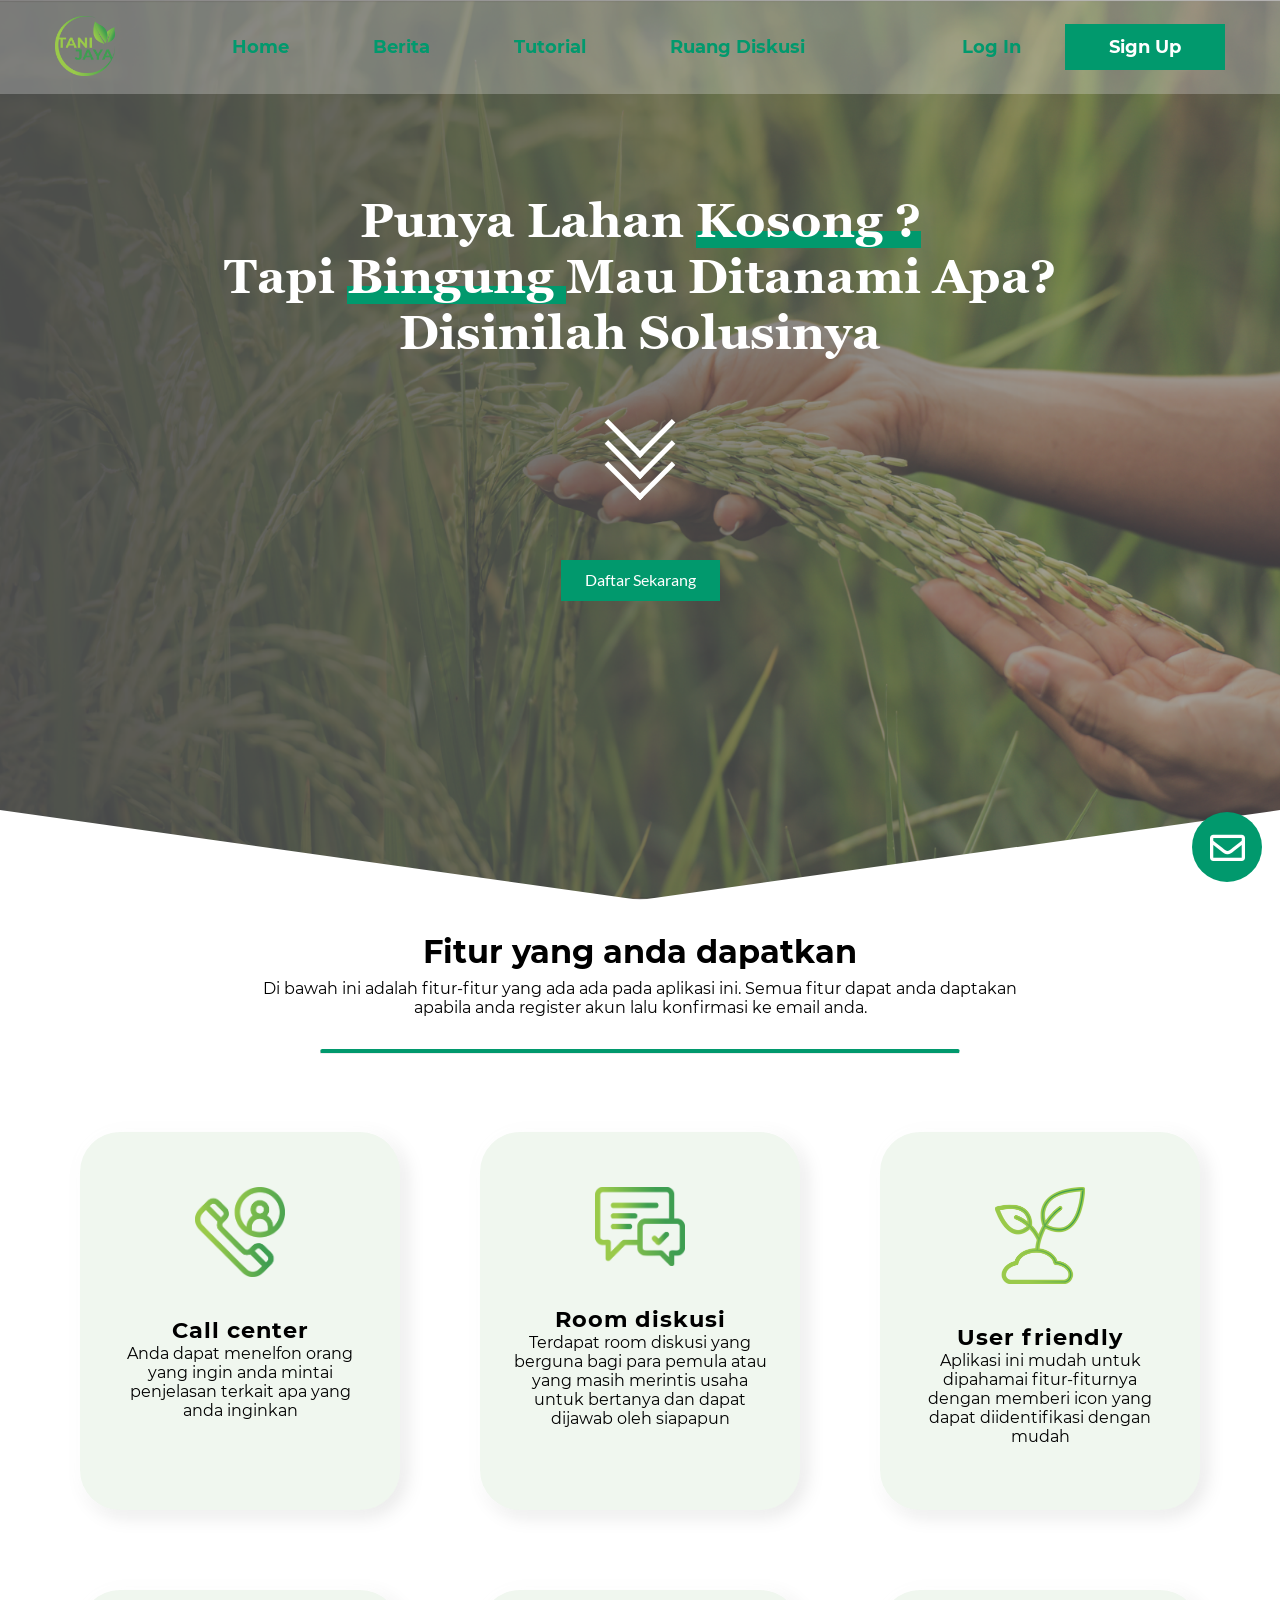
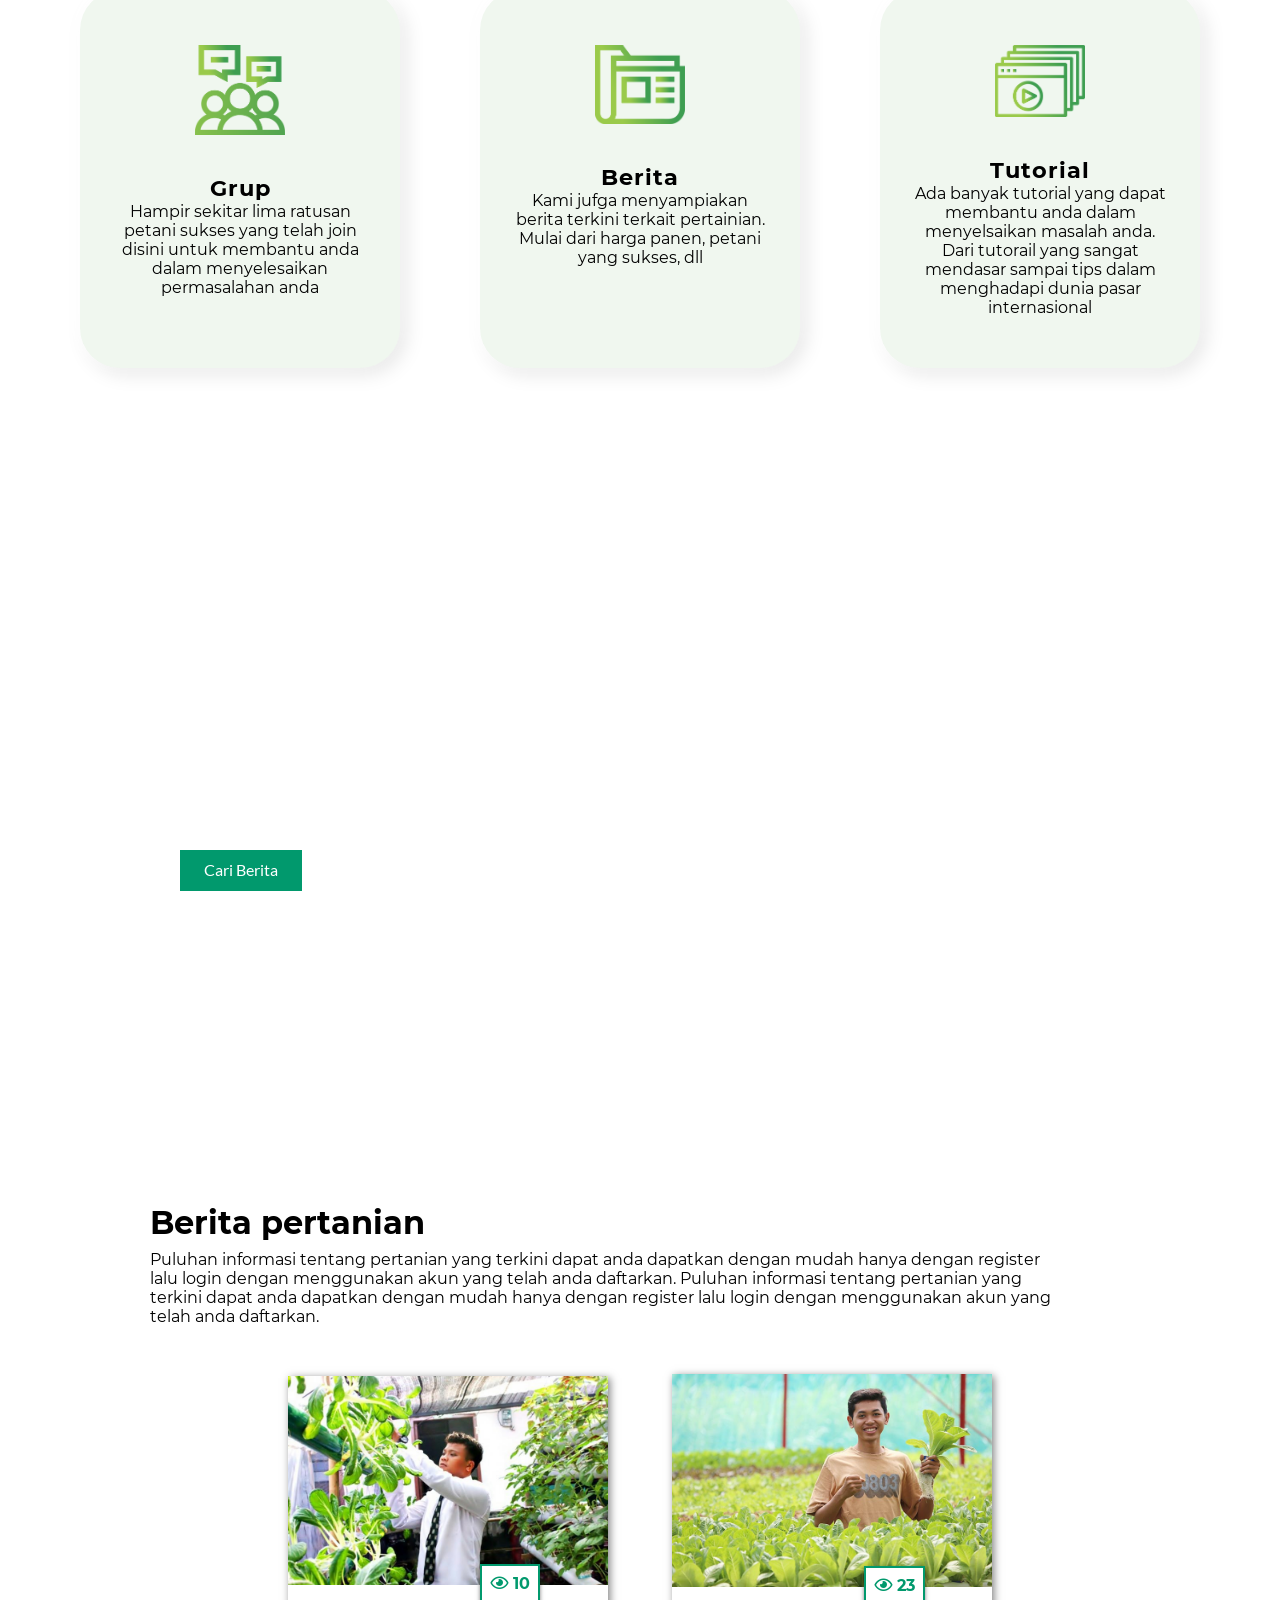
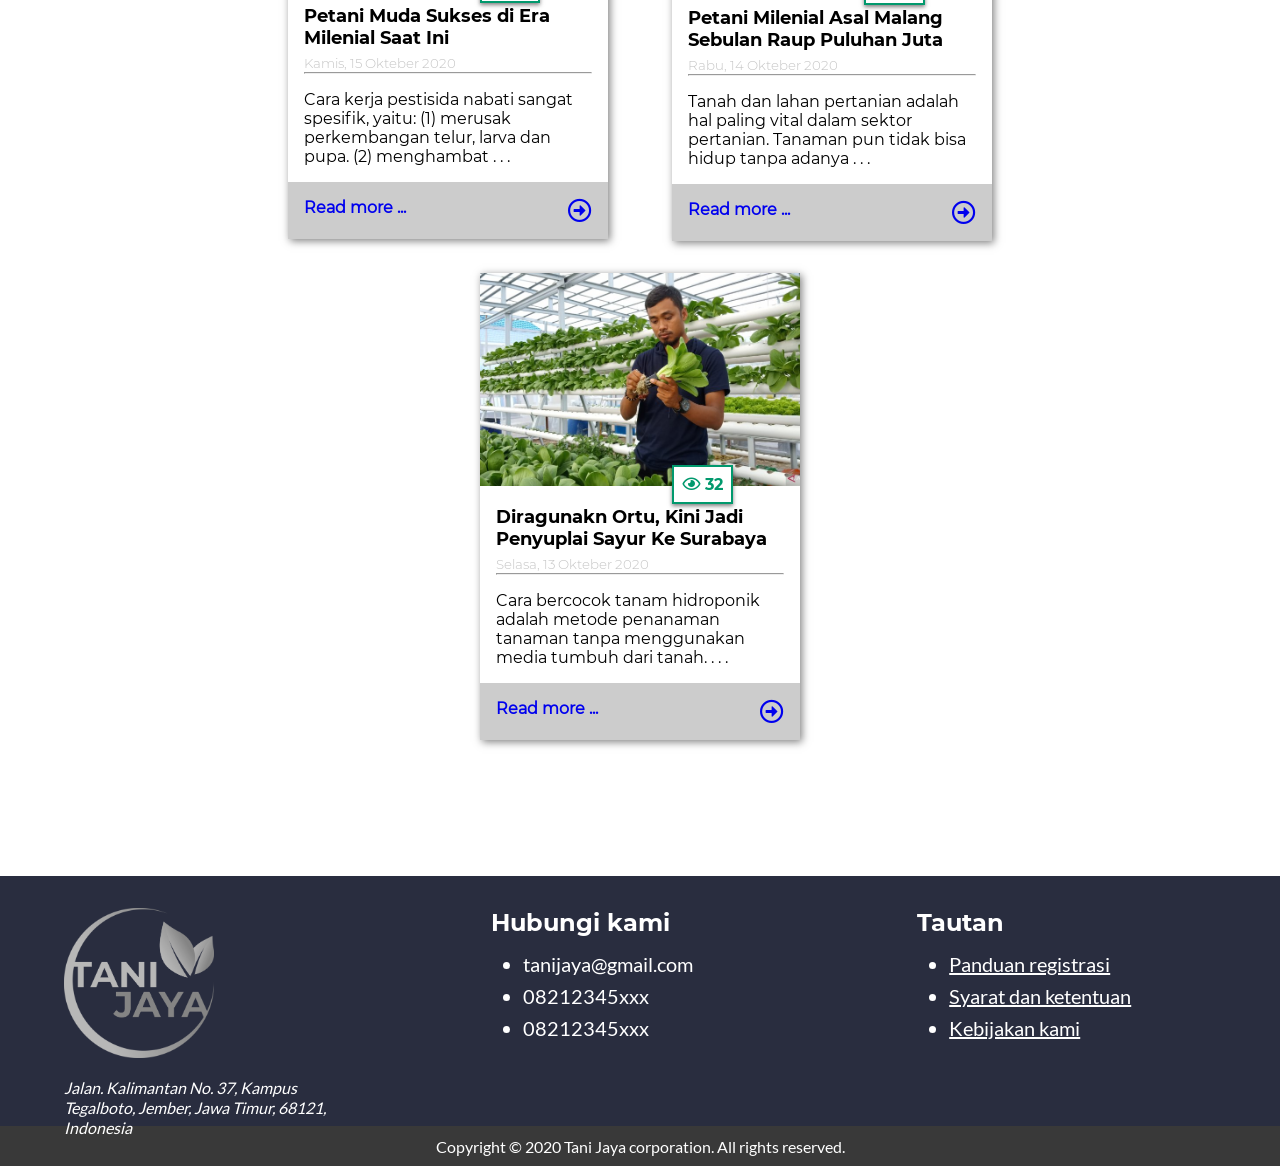
==== commit 0aac248b: "readme" ====
--- a/index.html
+++ b/index.html
@@ -8,9 +8,10 @@
   <link rel="stylesheet" href="css/home.css">
   <link rel="stylesheet" href="css/global.css">
   <link rel="stylesheet" href="css/arrow.css">
+  <link rel="stylesheet" href="css/styleContent.css">
   <link rel="icon" href="images/LOGO.png" type="image/png">
   <link rel="stylesheet" href="https://cdnjs.cloudflare.com/ajax/libs/font-awesome/5.15.1/css/all.min.css">
-  <!-- <link rel="stylesheet" href="vendor/fontawesom.css"> -->
+  <!-- <link rel="stylesheet" href="vendor/all.min.css"> -->
   <!-- <link rel="stylesheet" href="css/slideCek.css"> -->
 </head>
 
@@ -64,54 +65,84 @@
       </div>
     </div>
 
-    <div class="fitur-content">
-      <div class="fitur-judul flex">
-        <h2>Fitur yang anda dapatkan</h2>
-        <p>Di bawah ini adalah fitur-fitur yang ada ada pada aplikasi ini. Semua fitur dapat anda daptakan apabila anda
-          register akun lalu konfirmasi ke email anda.</p>
-      </div>
-      <hr>
-      <div class="fitur-isi">
-        <div class="fiturs flex">
-          <div class="card">
-            <img src="images/home/call center.png" alt="">
-            <h4>Call center</h4>
-            <p>Anda dapat menelfon orang yang ingin anda mintai penjelasan terkait apa yang anda inginkan.</p>
-          </div>
-          <div class="card">
-            <img src="images/home/diskusi.png" alt="">
-            <h4>Room diskusi</h4>
-            <p>Terdapat room diskusi yang berguna bagi para pemula atau yang masih merintis usaha untuk bertanya dan
-              dapat
-              dijawab oleh siapapun.</p>
-          </div>
-          <div class="card">
-            <img src="images/home/user frienly.png" alt="">
-            <h4>User friendly</h4>
-            <p>Aplikasi ini mudah untuk dipahamai fitur-fiturnya dengan memberi icon yang dapat diidentifikasi dengan
-              mudah.</p>
-          </div>
-        </div>
-        <div class="fiturs flex">
-          <div class="card">
-            <img src="images/home/group.png" alt="">
-            <h4>Group</h4>
-            <p>Hampir sekitar lima ratusan petani sukses yang telah join disini untuk membantu anda dalam menyelesaikan
-              permasalahan anda.</p>
-          </div>
-          <div class="card">
-            <img src="images/home/berita.png" alt="">
-            <h4>Berita</h4>
-            <p>Kami jufga menyampiakan berita terkini terkait pertainian. Mulai dari harga panen, petani yang sukses,
-              dll
-            </p>
-          </div>
-          <div class="card">
-            <img src="images/home/tutoraial.png" alt="">
-            <h4>Tutorial</h4>
-            <p>Ada banyak tutorial yang dapat membantu anda dalam menyelsaikan masalah anda. Dari tutorail yang sangat
-              mendasar sampai tips dalam menghadapi dunia pasar internasional.</p>
-          </div>
+    <div class="containerr">
+      <div class="">
+        <div class="fitur-judul flex">
+          <h2>Fitur yang anda dapatkan</h2>
+          <p>Di bawah ini adalah fitur-fitur yang ada ada pada aplikasi ini. Semua fitur dapat anda daptakan apabila
+            anda
+            register akun lalu konfirmasi ke email anda.</p>
+        </div>
+        <hr>
+      </div>
+      <div class="card">
+        <div class="imgBx">
+          <img src="images/home/call center.png" alt="" />
+        </div>
+        <div class="contentBx">
+          <h2>Call center</h2>
+          <p>
+            Anda dapat menelfon orang yang ingin anda mintai penjelasan terkait apa yang anda inginkan
+          </p>
+        </div>
+      </div>
+      <div class="card">
+        <div class="imgBx">
+          <img src="images/home/diskusi.png" alt="" />
+        </div>
+        <div class="contentBx">
+          <h2>Room diskusi</h2>
+          <p>
+            Terdapat room diskusi yang berguna bagi para pemula atau yang masih merintis usaha untuk bertanya dan
+            dapat
+            dijawab oleh siapapun
+          </p>
+        </div>
+      </div>
+      <div class="card">
+        <div class="imgBx">
+          <img src="images/home/user frienly.png" alt="" />
+        </div>
+        <div class="contentBx">
+          <h2>User friendly</h2>
+          <p>
+            Aplikasi ini mudah untuk dipahamai fitur-fiturnya dengan memberi icon yang dapat diidentifikasi dengan
+            mudah</p>
+        </div>
+      </div>
+      <div class="card">
+        <div class="imgBx">
+          <img src="images/home/group.png" alt="" />
+        </div>
+        <div class="contentBx">
+          <h2>Grup</h2>
+          <p>
+            Hampir sekitar lima ratusan petani sukses yang telah join disini untuk membantu anda dalam menyelesaikan
+            permasalahan anda
+          </p>
+        </div>
+      </div>
+      <div class="card">
+        <div class="imgBx">
+          <img src="images/home/berita.png" alt="" />
+        </div>
+        <div class="contentBx">
+          <h2>Berita</h2>
+          <p>Kami jufga menyampiakan berita terkini terkait pertainian. Mulai dari harga panen, petani yang sukses,
+            dll
+          </p>
+        </div>
+      </div>
+      <div class="card">
+        <div class="imgBx">
+          <img src="images/home/tutoraial.png" alt="" />
+        </div>
+        <div class="contentBx">
+          <h2>Tutorial</h2>
+          <p>
+            Ada banyak tutorial yang dapat membantu anda dalam menyelsaikan masalah anda. Dari tutorail yang sangat
+            mendasar sampai tips dalam menghadapi dunia pasar internasional
+          </p>
         </div>
       </div>
     </div>
@@ -131,8 +162,11 @@
 
         <div class="judul-berita flex">
           <h2>Berita pertanian</h2>
-          <p>Puluha informasi tentang pertanian yang terkini dapat anda dapatkan dengan mudah hanya dengan register lalu
-            login dengan menggunakan akun yang telah anda daftarkan. </p>
+          <p>Puluhan informasi tentang pertanian yang terkini dapat anda dapatkan dengan mudah hanya dengan register
+            lalu
+            login dengan menggunakan akun yang telah anda daftarkan. Puluhan informasi tentang pertanian yang terkini
+            dapat anda dapatkan dengan mudah hanya dengan register lalu
+            login dengan menggunakan akun yang telah anda daftarkan.</p>
         </div>
 
         <div class="card-berita">
@@ -288,19 +322,6 @@
   <!-- <script src="https://ajax.googleapis.com/ajax/libs/jquery/3.5.1/jquery.min.js"></script> -->
   <script src="/js/jquery.js"></script>
   <script src="/js/global.js"></script>
-  <script>
-    function thisClicked(number) {
-      var x = document.getElementsByClassName('popUp');
-      // var y = decument.getElementById('body');
-      x[number].style.display = 'block';
-      window.onclick = function (event) {
-        if (event.target == x[number]) {
-          x[number].style.display = "none";
-          // y.style.filter = "5px";
-        }
-      };
-    };
-  </script>
 </body>
 
 </html>
--- a/css/home.css
+++ b/css/home.css
@@ -19,7 +19,7 @@
   background-image: linear-gradient(0deg, var(--hijau-tua) 17.5px, var(--hijau-tua) 0, transparent 0, transparent);
 }
 
-.fitur-content hr {
+.containerr hr {
   border-top: 4px solid var(--hijau-tua);
   width: 50vw;
   border-radius: .25rem;
@@ -51,6 +51,11 @@
   padding: 12px 24px;
   background: var(--hijau-tua);
   color: #fff;
+}
+
+.jumbotron .button:hover,
+.jumbotron2 .button:hover {
+  cursor: pointer;
 }
 
 .jumbotron .button a,
@@ -140,11 +145,19 @@
   background-size: cover;
 }
 
-
 /* BERITA */
 .berita {
   /* height: 85vmax; */
   padding: 120px 150px;
+}
+
+.berita .card-berita {
+  display: flex;
+  justify-content: space-around;
+  align-items: center;
+  flex-wrap: wrap;
+  width: 100%;
+  justify-content: center;
 }
 
 .berita .judul-berita {
@@ -166,18 +179,6 @@
   font-size: 1rem;
 }
 
-.berita .card-berita {
-  display: flex;
-  flex-direction: row;
-  justify-content: space-between;
-}
-
-.berita .card-berita {
-  flex-direction: row;
-  justify-content: space-between;
-  margin-bottom: 3rem;
-}
-
 .berita .thumbil {
   top: 0;
   height: 50%;
@@ -185,7 +186,7 @@
 
 .card-berita .card {
   height: fit-content;
-  width: 25vw;
+  width: 320px;
   margin: 1rem 2rem;
   box-shadow: 2px 2px 8px rgba(0, 0, 0, 0.5);
 }
@@ -200,7 +201,7 @@
   padding: .5rem;
   border: 2px solid var(--hijau-tua);
   background-color: white;
-  transform: translate(18vw, -25px);
+  transform: translate(15vw, -25px);
   box-shadow: 0px 2px 4px rgba(0, 0, 0, 0.5);
   transition: .3s ease-in-out;
 }
@@ -287,7 +288,7 @@
   }
 
   .card-berita .card {
-    width: 30vw;
+    /* width: 30vw; */
     margin: 1rem;
     border: 1px solid rgba(0, 0, 0, 0.5);
   }
@@ -322,6 +323,7 @@
   .jumbotron2 h1 {
     font-size: 1.5rem;
   }
+
 }
 
 
--- a/css/styleContent.css
+++ b/css/styleContent.css
@@ -0,0 +1,66 @@
+.containerr {
+  display: flex;
+  justify-content: space-around;
+  align-items: center;
+  flex-wrap: wrap;
+  width: 100%;
+  justify-content: center;
+  /* background-color: #f0f7fc; */
+  z-index: -3;
+  font-family: Montserrat-Regular;
+}
+
+.containerr .card {
+  border-radius: 40px;
+  height: 10cm;
+  width: 320px;
+  margin: 40px;
+  padding: 40px 30px;
+  background: rgb(240, 247, 239);
+  box-shadow: -6px -6px 20px rgb(255, 255, 255), 6px 6px 20px rgba(0, 0, 0, 0.1);
+}
+
+.containerr .card:hover {
+  box-shadow: inset -6px -6px 10px rgb(255, 255, 255),
+    inset 6px 6px 20px rgba(0, 0, 0, 0.1);
+}
+
+.containerr .card .imgBx {
+  position: relative;
+  text-align: center;
+}
+
+.containerr .card .imgBx img {
+  max-width: 120px;
+  /* background-image: linear-gradient(120deg, #1CD8D2 0%, #93EDC7 100%); */
+  padding: 15px 15px;
+  /* border-radius: 30px; */
+  transition: 0.5s;
+  z-index: -4;
+}
+
+.containerr .card:hover .imgBx img {
+  background-image: none;
+  transition: 0.5s;
+  padding: 0 0;
+  border-radius: 0;
+}
+
+.containerr .card .contentBx {
+  position: relative;
+  margin-top: 20px;
+  text-align: center;
+}
+
+.containerr .card .contentBx h2 {
+  /* color: #32a3b1; */
+  font-weight: 700;
+  font-size: 1.4em;
+  letter-spacing: 1px;
+  font-family: Montserrat-Bold;
+}
+
+.containerr .card:hover .imgBx,
+.containerr .card:hover .contentBx {
+  transform: scale(0.98);
+}
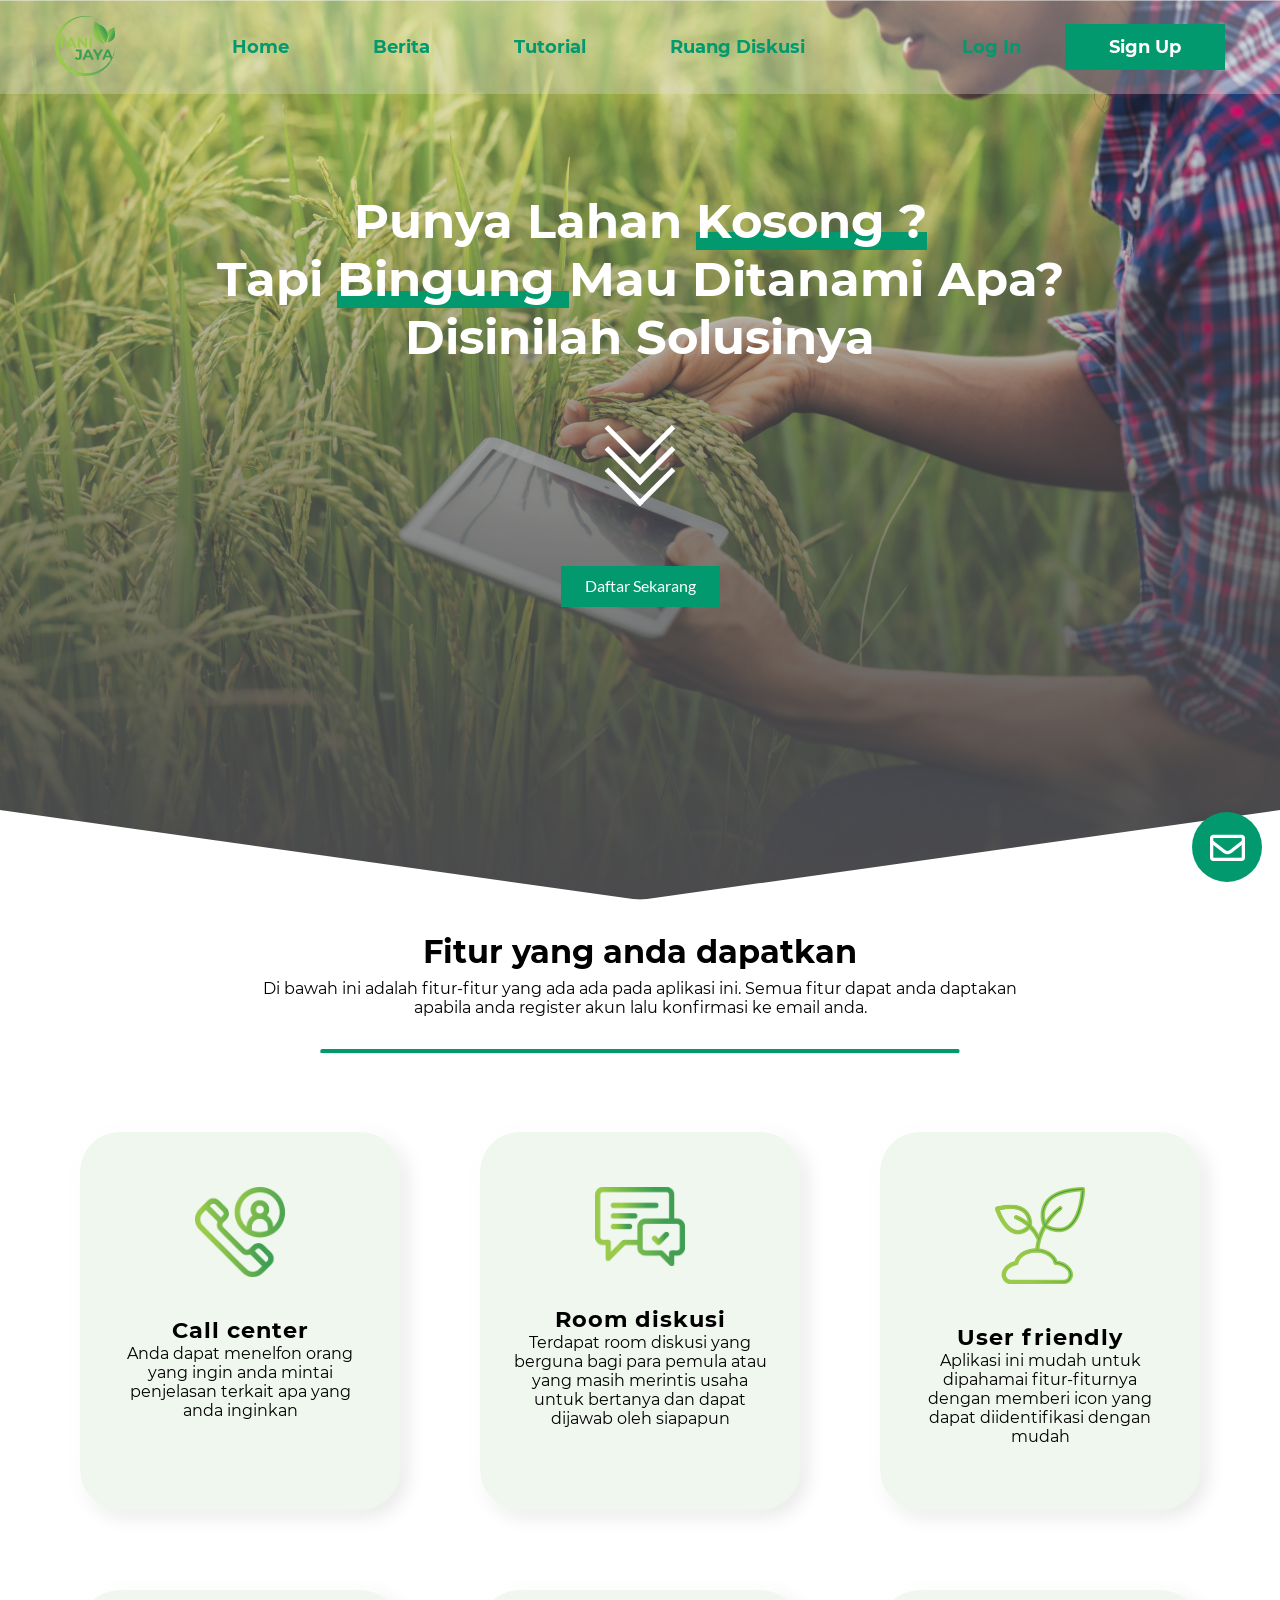
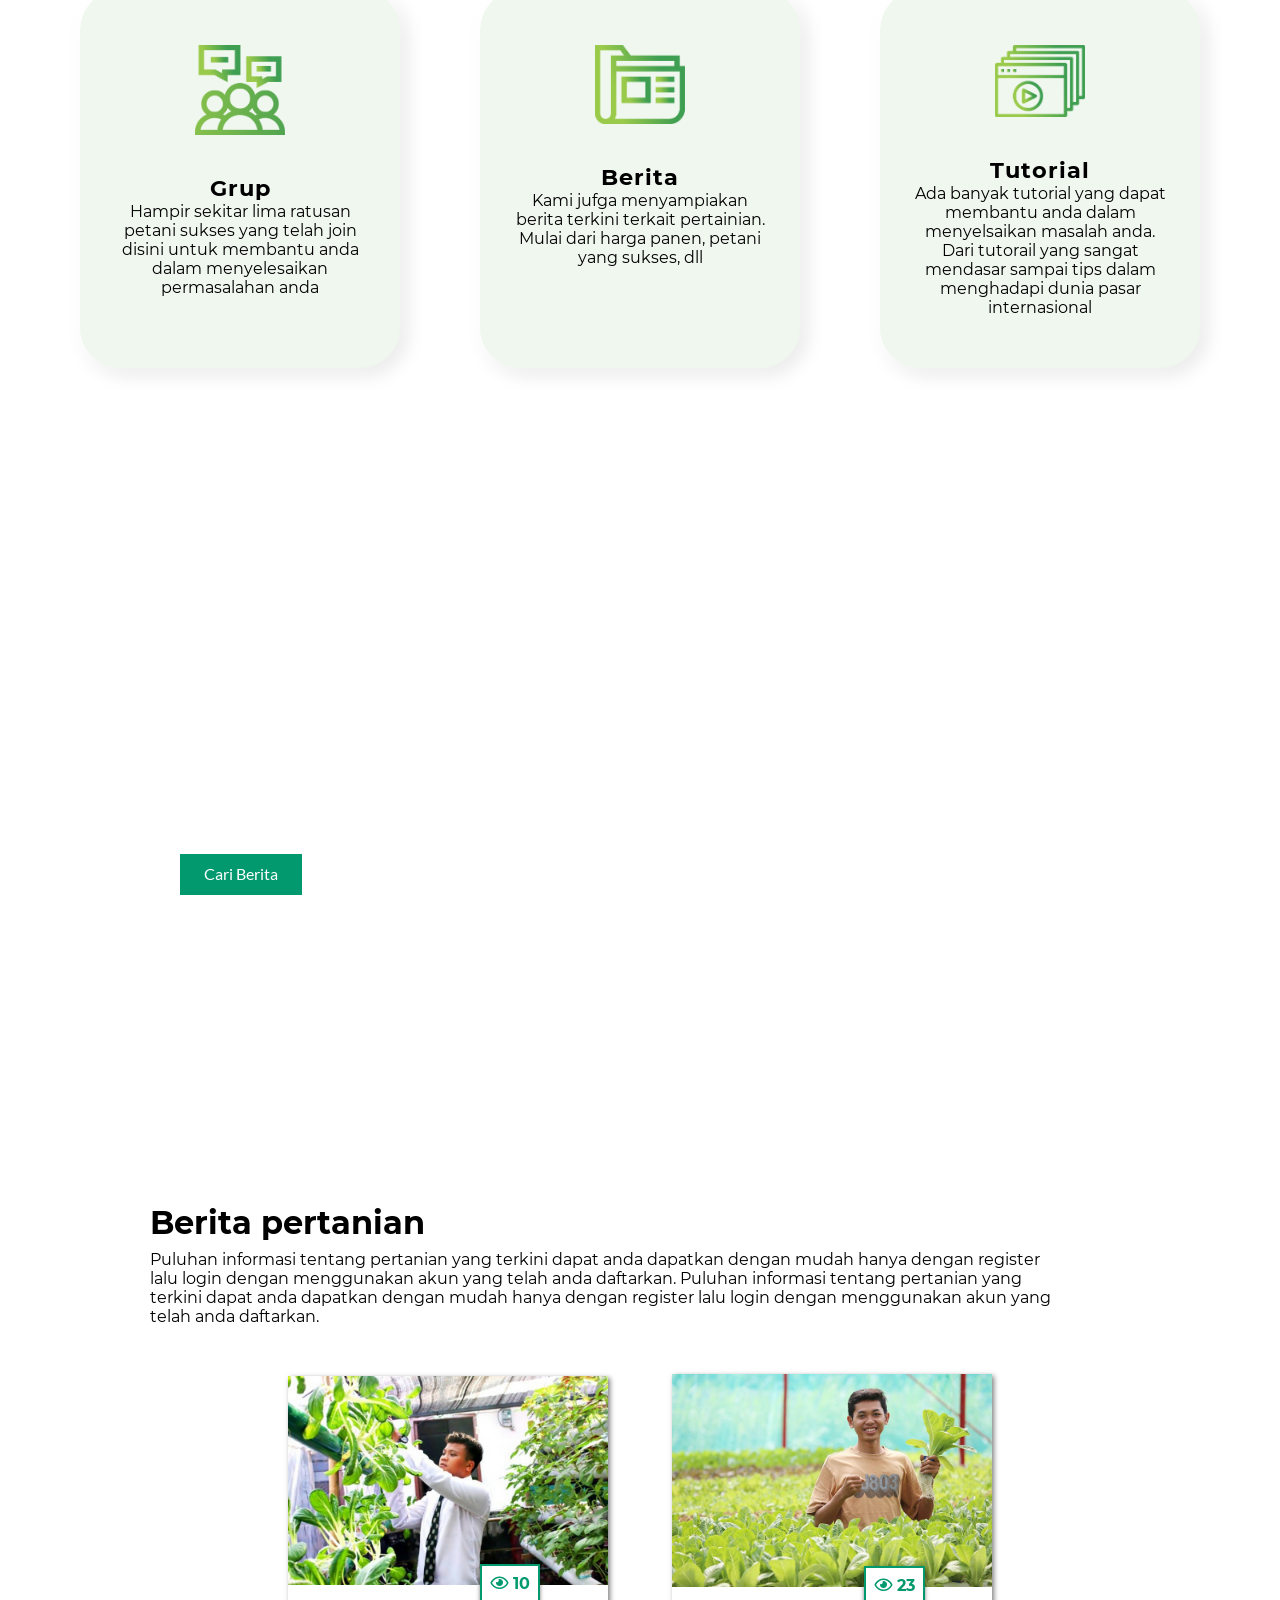
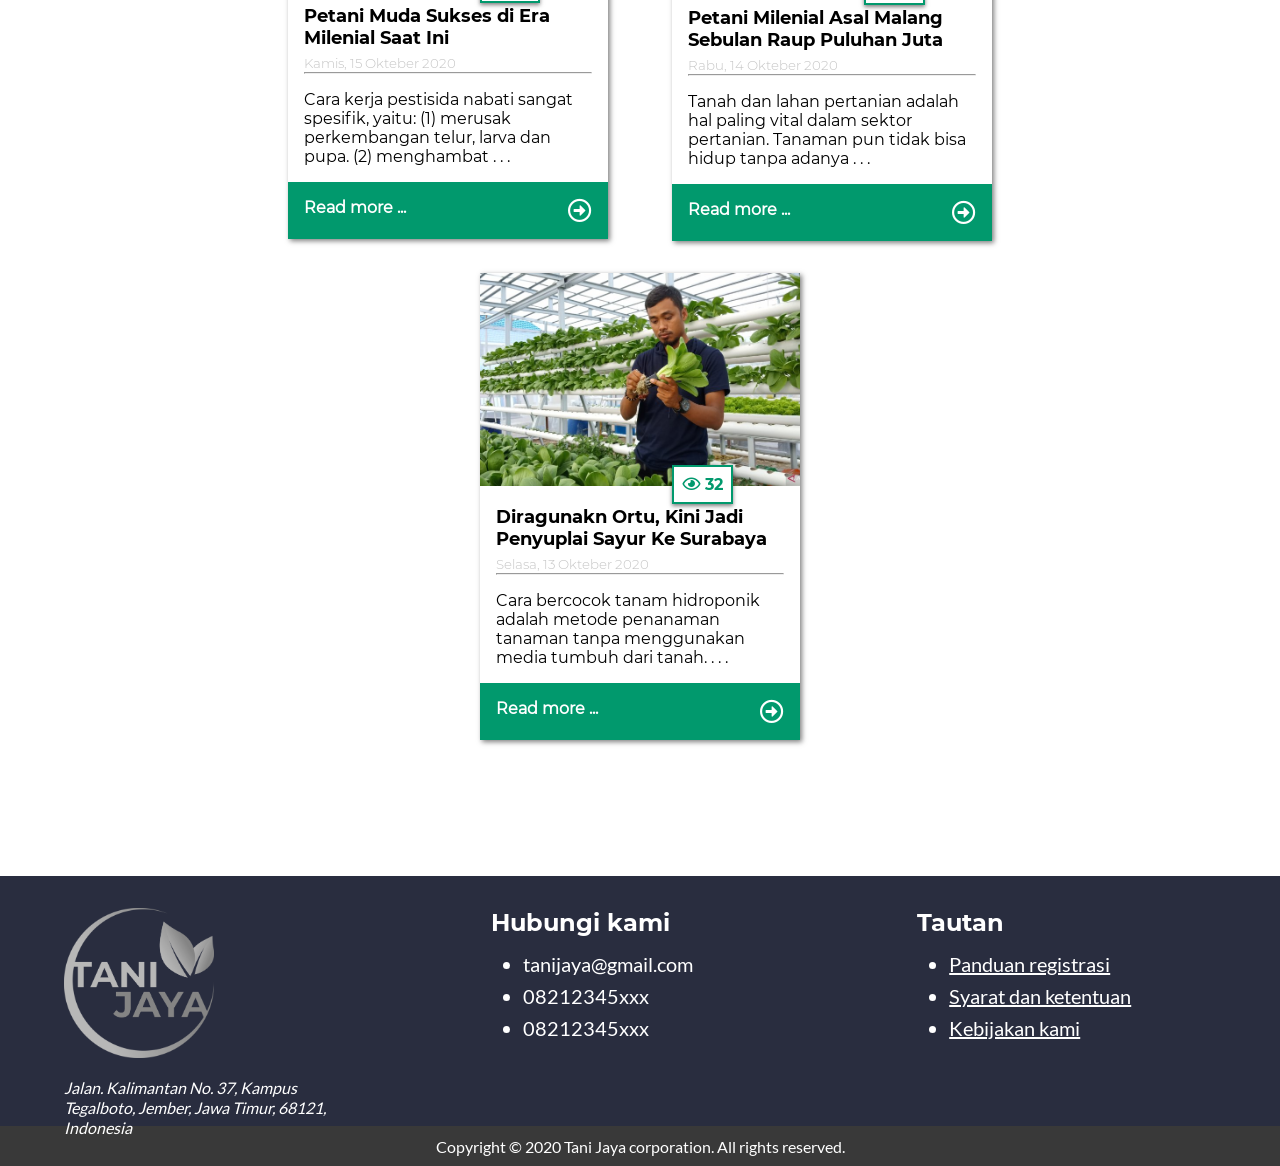
==== commit 76332344: "finishing 1" ====
--- a/index.html
+++ b/index.html
@@ -149,7 +149,7 @@
 
     <div class="jumbotron2 flex">
       <div class="content">
-        <h1>Dapatakan Informasi Terbaru Disini ...!</h1>
+        <h1>Dapatkan Informasi Terbaru Disini ...!</h1>
         <p>Banyak sekali informasi yang sangat informaif dan bermanfaat untuk anda. Informasi sangat banyak sekali dan
           sangat bermanfaat bagi pembaca.</p>
         <br>
--- a/css/home.css
+++ b/css/home.css
@@ -1,10 +1,11 @@
 .jumbotron {
   height: 100vh;
-  background: url("../images/home/headerHome.png");
+  background: url("../images/home/header1.png");
   background-size: cover;
   /* padding: 30vh 30vmax 0 20vmin; */
   padding: 15vmax 10vmin;
   color: #fff;
+  text-align: center;
 
   /* paralax */
   background-attachment: fixed;
@@ -12,7 +13,43 @@
   background-repeat: no-repeat;
   background-size: cover;
   clip-path: polygon(0 0, 100% 0, 100% 90%, 50% 100%, 0 90%);
-  text-align: center;
+
+
+  /*! slider */
+  backface-visibility: hidden;
+  animation: sliderBg 15s linear infinite 0s;
+  animation-timing-function: ease-in-out;
+}
+
+@keyframes sliderBg {
+
+  0% {
+    background-image: url("../images/home/header1.png");
+  }
+
+  20% {
+    background-image: url("../images/home/header1.png");
+  }
+
+  30% {
+    background-image: url("../images/home/header4.png");
+  }
+
+  60% {
+    background-image: url("../images/home/header4.png");
+  }
+
+  70% {
+    background-image: url("../images/home/header3.png");
+  }
+
+  90% {
+    background-image: url("../images/home/header3.png");
+  }
+
+  100% {
+    background-image: url("../images/home/header1.png");
+  }
 }
 
 .highlight {
@@ -26,7 +63,6 @@
   display: flex;
   margin: auto;
   margin-bottom: 1cm;
-
 }
 
 .clip {
@@ -35,14 +71,14 @@
 
 .jumbotron h1,
 .jumbotron2 h1 {
-  font-family: "Georgia-Bold";
+  font-family: "Montserrat-Bold";
   font-size: 3rem;
 }
 
 .jumbotron p,
 .jumbotron2 p {
   width: 50%;
-  font-family: "Lato-Regular";
+  font-family: "Montserrat-Regular";
   margin: 1.5rem 0 1rem 0;
 }
 
@@ -133,7 +169,7 @@
 /* JUNBOTRN 2 */
 .jumbotron2 {
   height: 75vmin;
-  background: url("../images/home/466658-PFX5MG-6.jpg");
+  background: url("../images/home/jumbotron2.png");
   background-size: cover;
   background-position: center;
   padding: 25vh 20vmin;
@@ -143,7 +179,10 @@
   background-position: center;
   background-repeat: no-repeat;
   background-size: cover;
-}
+
+}
+
+
 
 /* BERITA */
 .berita {
@@ -188,7 +227,12 @@
   height: fit-content;
   width: 320px;
   margin: 1rem 2rem;
-  box-shadow: 2px 2px 8px rgba(0, 0, 0, 0.5);
+  box-shadow: 2px 2px 5px rgba(0, 0, 0, 0.5);
+  transition: .3s;
+}
+
+.card-berita .card:hover {
+  box-shadow: 2px 2px 10px rgba(0, 0, 0, 0.7)
 }
 
 .card-berita .card img {
@@ -247,16 +291,19 @@
 
 .card-berita .card .read-more {
   justify-content: space-between;
-  background-color: #ccc;
+  background-color: var(--hijau-tua);
   padding: 1rem;
+  cursor: pointer;
 }
 
 .card-berita .card .read-more h2 {
   font-size: 1rem;
   font-family: "Montserrat-Regular";
+  color: white;
 }
 
 .fa-arrow-alt-circle-right {
+  color: white;
   font-size: 1.5rem;
 }
 
@@ -264,7 +311,7 @@
 
   /* jumbotron */
   .jumbotron {
-    padding: 30vh 30vmax 0 20vmin;
+    padding: 30vh 20vmax;
   }
 
   /* fitur */
@@ -305,7 +352,7 @@
 
 @media screen and (max-width: 750px) {
   .jumbotron {
-    padding: 20vh 20vmax 0 20vmin;
+    padding: 20vh 20vmax;
   }
 
   .jumbotron h1 {
--- a/css/global.css
+++ b/css/global.css
@@ -313,9 +313,7 @@
   background: var(--hijau-tua);
 }
 
-
-
-
+/* popup */
 .popUp {
   display: none;
   position: fixed;
@@ -396,7 +394,6 @@
 }
 
 
-/*---------------------------------------------*/
 input.input100 {
   height: 62px;
   padding: 0 35px 0 35px;
@@ -499,4 +496,11 @@
 
 a:focus {
   outline: none !important;
+}
+
+.garis {
+  width: 100%;
+  height: 5rem;
+  background-image: linear-gradient(#ebfffc, #fff);
+  border-top: 2px solid #00d1b2;
 }
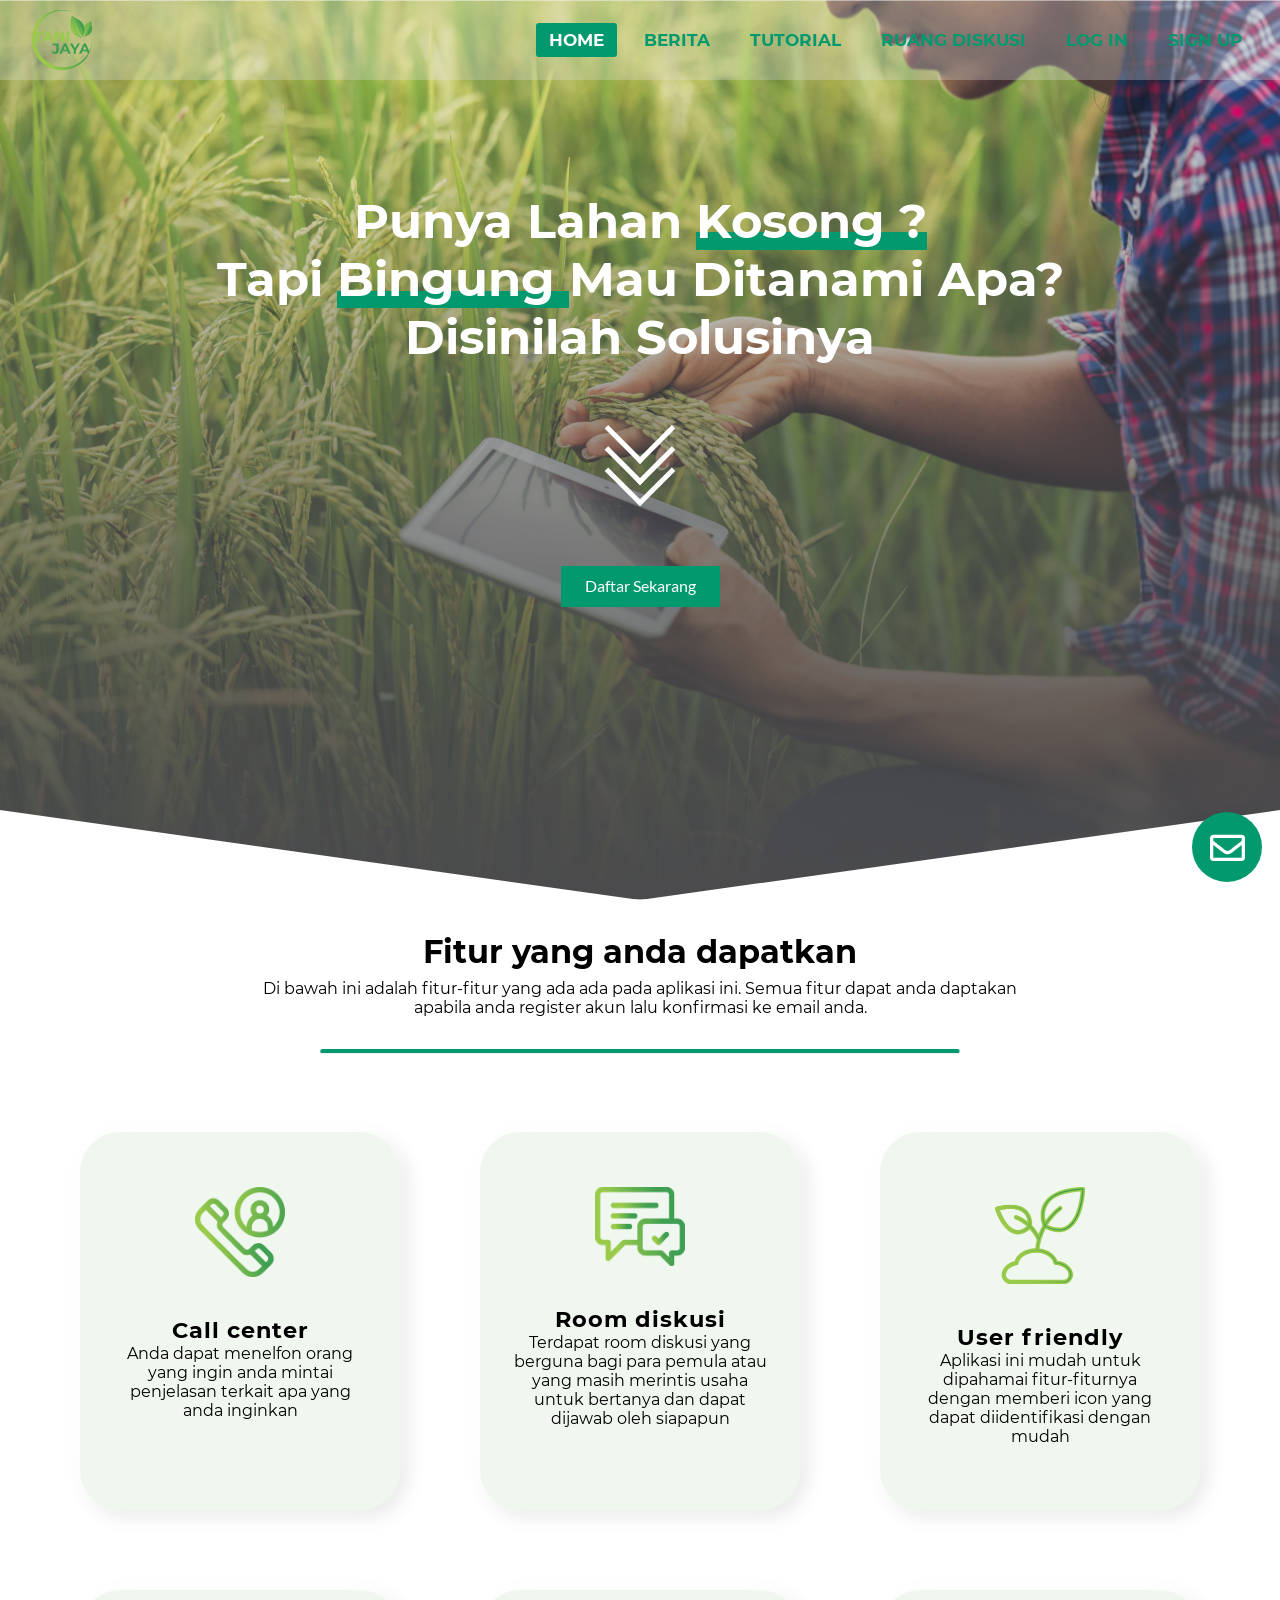
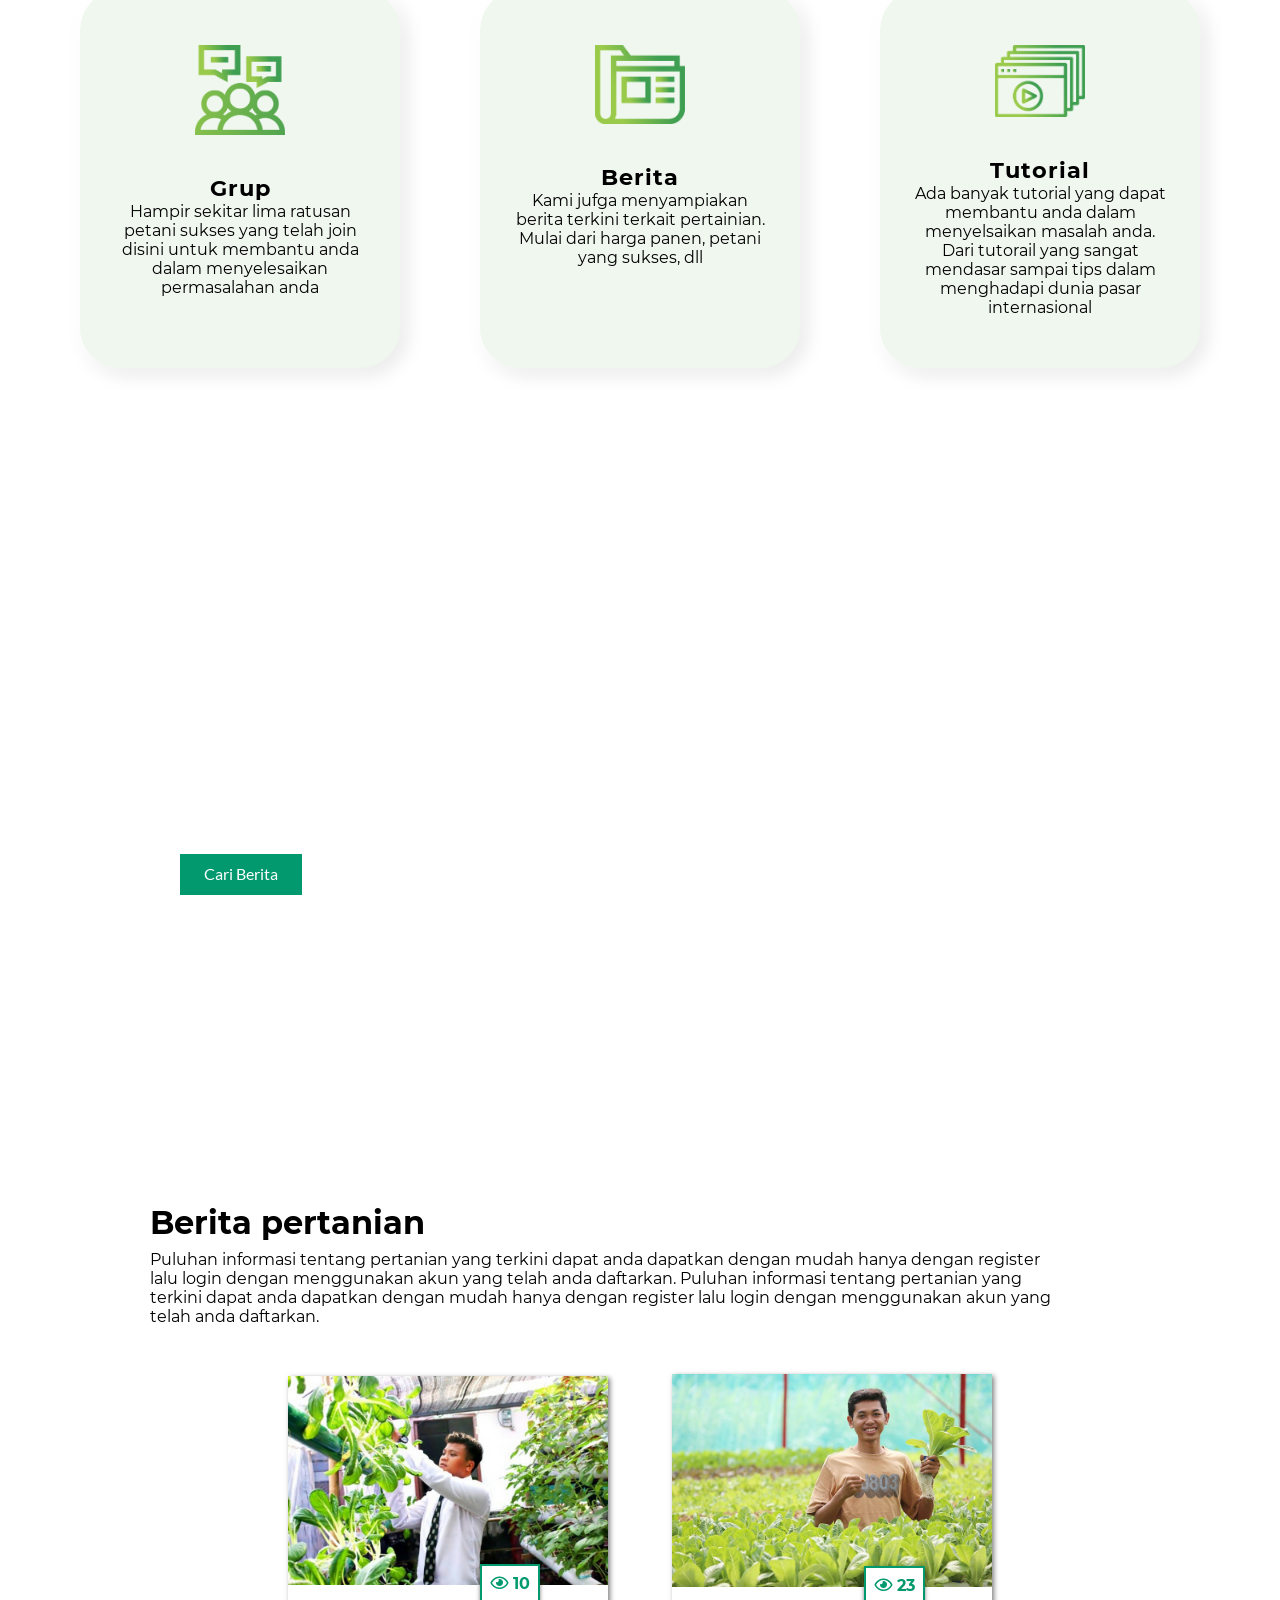
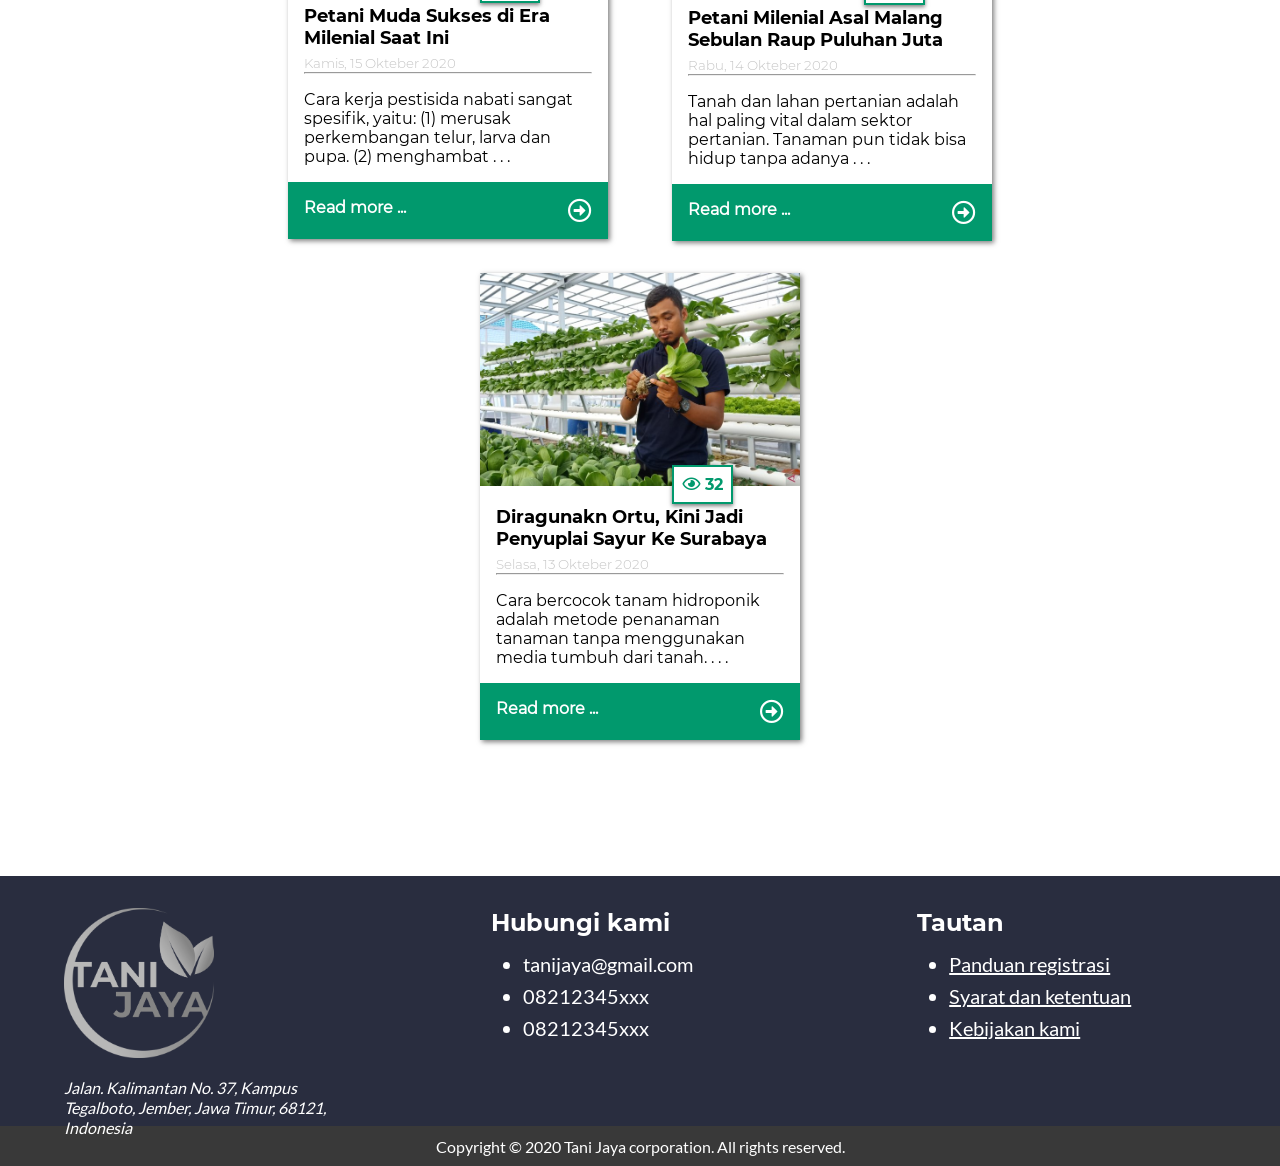
==== commit 5e8a3d36: "responsif navbar" ====
--- a/index.html
+++ b/index.html
@@ -11,34 +11,29 @@
   <link rel="stylesheet" href="css/styleContent.css">
   <link rel="icon" href="images/LOGO.png" type="image/png">
   <link rel="stylesheet" href="https://cdnjs.cloudflare.com/ajax/libs/font-awesome/5.15.1/css/all.min.css">
-  <!-- <link rel="stylesheet" href="vendor/all.min.css"> -->
-  <!-- <link rel="stylesheet" href="css/slideCek.css"> -->
 </head>
 
 <body>
   <div id="body">
+
     <nav id="myNav">
-      <div class="container">
-        <div class="logo">
-          <a href="index.html">
-            <img src="images/LOGO.png" alt="">
-          </a>
-        </div>
-        <div class="fitur">
-          <ul>
-            <li><a href="index.html">Home</a></li>
-            <li><a href="berita.html">Berita</a></li>
-            <li><a href="tutorial.html">Tutorial</a></li>
-            <li><a href="ruangDiskusi.html">Ruang Diskusi</a></li>
-          </ul>
-        </div>
-        <div class="login">
-          <ul>
-            <li class="buton"><a href="login.html">Log In</a></li>
-            <li class="button"><a href="register.html">Sign Up</a></li>
-          </ul>
-        </div>
-      </div>
+      <input type="checkbox" id="check">
+      <label for="check" class="checkbtn">
+        <i class="fas fa-bars"></i>
+      </label>
+      <label class="logo">
+        <a href="index.html">
+          <img src="images/LOGO.png" alt="">
+        </a>
+      </label>
+      <ul>
+        <li><a class="active" href="index.html">Home</a></li>
+        <li><a href="berita.html">Berita</a></li>
+        <li><a href="tutorial.html">Tutorial</a></li>
+        <li><a href="ruangDiskusi.html">Ruang Diskusi</a></li>
+        <li class="buton"><a href="login.html">Log In</a></li>
+        <li class="button"><a href="register.html">Sign Up</a></li>
+      </ul>
     </nav>
 
     <a onclick="thisClicked(0)" id="feedback"><i class="far fa-envelope"></i></a>
@@ -48,13 +43,9 @@
         <h1>Punya Lahan <span class="highlight"> Kosong ?</span> <br> Tapi <span class="highlight"> Bingung </span> Mau
           Ditanami Apa? <br> Disinilah
           Solusinya</h1>
-        <!-- <p>Tani jaya adalah website yang membantu para petani baru untuk memulai usahnya dengan
-          para petani sukses yang siap membantu anda.</p> -->
 
         <div class="luar-indikator">
           <div class="indicator">
-            <!-- <span></span> -->
-            <!-- <span></span> -->
             <span></span>
             <span></span>
             <span></span>
@@ -151,7 +142,7 @@
       <div class="content">
         <h1>Dapatkan Informasi Terbaru Disini ...!</h1>
         <p>Banyak sekali informasi yang sangat informaif dan bermanfaat untuk anda. Informasi sangat banyak sekali dan
-          sangat bermanfaat bagi pembaca.</p>
+        </p>
         <br>
         <span class="button"><a href="berita.html">Cari Berita</a></span>
       </div>
@@ -319,9 +310,8 @@
       </form>
     </div>
   </div>
-  <!-- <script src="https://ajax.googleapis.com/ajax/libs/jquery/3.5.1/jquery.min.js"></script> -->
-  <script src="/js/jquery.js"></script>
-  <script src="/js/global.js"></script>
+  <script src="js/jquery.js"></script>
+  <script src="js/global.js"></script>
 </body>
 
 </html>
--- a/css/global.css
+++ b/css/global.css
@@ -16,80 +16,10 @@
 
 
 /* NAVBAR */
-nav {
-  width: 100%;
-  background: rgba(248, 249, 250, 0);
-  position: fixed;
-  z-index: 9999;
-  transition: 1s;
-  /* color: white; */
-}
-
 .scrollNav {
   background: rgb(226 229 231);
 }
 
-nav .container {
-  display: flex;
-  justify-content: space-around;
-  width: 100%;
-  padding: 1rem;
-  background: rgba(225, 225, 225, .3);
-}
-
-.logo {
-  height: 60px;
-  width: 60px;
-}
-
-.logo img {
-  height: 100%;
-  width: 100%;
-}
-
-.fitur ul,
-.login ul {
-  margin: 0 auto;
-  padding: 0;
-}
-
-.fitur ul li,
-.login ul li {
-  list-style: none;
-  display: inline-block;
-  padding: 20px;
-  transition: .5s;
-}
-
-.fitur ul li a:hover {
-  background: var(--hijau-tua);
-  color: #fff;
-}
-
-.fitur ul li a,
-.login ul li a {
-  text-decoration: none;
-  color: var(--hijau-tua);
-  font-size: large;
-  /* text-shadow: 0 0 5px rgba(255, 255, 255, 1); */
-  padding: 20px;
-  font-family: "Montserrat-Bold";
-  transition: 0.2s;
-}
-
-.login ul li a:hover {
-  border-bottom: 3px solid var(--hijau-tua);
-}
-
-.login .button {
-  padding: 12px 24px;
-  background: var(--hijau-tua);
-  color: #fff;
-}
-
-.login .button a {
-  color: #fff;
-}
 
 /* FOOTER */
 .footer1 {
@@ -234,7 +164,7 @@
 }
 
 #feedback {
-  z-index: 99999999;
+  z-index: 2;
   position: fixed;
   bottom: 2vmin;
   right: 2vmin;
@@ -503,4 +433,115 @@
   height: 5rem;
   background-image: linear-gradient(#ebfffc, #fff);
   border-top: 2px solid #00d1b2;
+}
+
+
+/* NAVBAR */
+nav {
+  height: 80px;
+  width: 100%;
+  background: rgba(225, 225, 225, .3);
+  position: fixed;
+  z-index: 9999;
+  transition: 1s;
+}
+
+label.logo img {
+  height: 60px;
+  width: 60px;
+  margin: 10px 2rem;
+}
+
+nav ul {
+  float: right;
+  margin-right: 20px;
+}
+
+nav ul li {
+  display: inline-block;
+  line-height: 80px;
+  margin: 0 5px;
+}
+
+nav ul li a {
+  color: var(--hijau-tua);
+  font-size: 17px;
+  padding: 7px 13px;
+  border-radius: 3px;
+  text-transform: uppercase;
+  font-family: "Montserrat-Bold";
+}
+
+nav ul li a.active,
+nav ul li a:hover {
+  background: var(--hijau-tua);
+  transition: 0.5s;
+  color: white;
+}
+
+.checkbtn {
+  font-size: 30px;
+  color: white;
+  float: right;
+  line-height: 80px;
+  margin-right: 40px;
+  cursor: pointer;
+  display: none;
+}
+
+/* .buton {
+  border-bottom: 3px solid var(--hijau-tua);
+} */
+
+#check {
+  display: none;
+}
+
+@media (max-width: 952px) {
+  label.logo {
+    font-size: 30px;
+    padding-left: 50px;
+  }
+
+  nav ul li a {
+    font-size: 16px;
+    color: white;
+  }
+}
+
+@media (max-width: 858px) {
+  .checkbtn {
+    display: block;
+  }
+
+  ul {
+    position: fixed;
+    width: 100%;
+    height: 100vh;
+    background: var(--hijau-tua);
+    top: 80px;
+    left: -100%;
+    text-align: center;
+    transition: all 0.5s;
+  }
+
+  nav ul li {
+    display: block;
+    margin: 50px 0;
+    line-height: 30px;
+  }
+
+  nav ul li a {
+    font-size: 20px;
+  }
+
+  nav ul li a:hover,
+  nav ul li a.active {
+    background: none;
+    color: var(--hijau-muda);
+  }
+
+  #check:checked~ul {
+    left: 0;
+  }
 }
